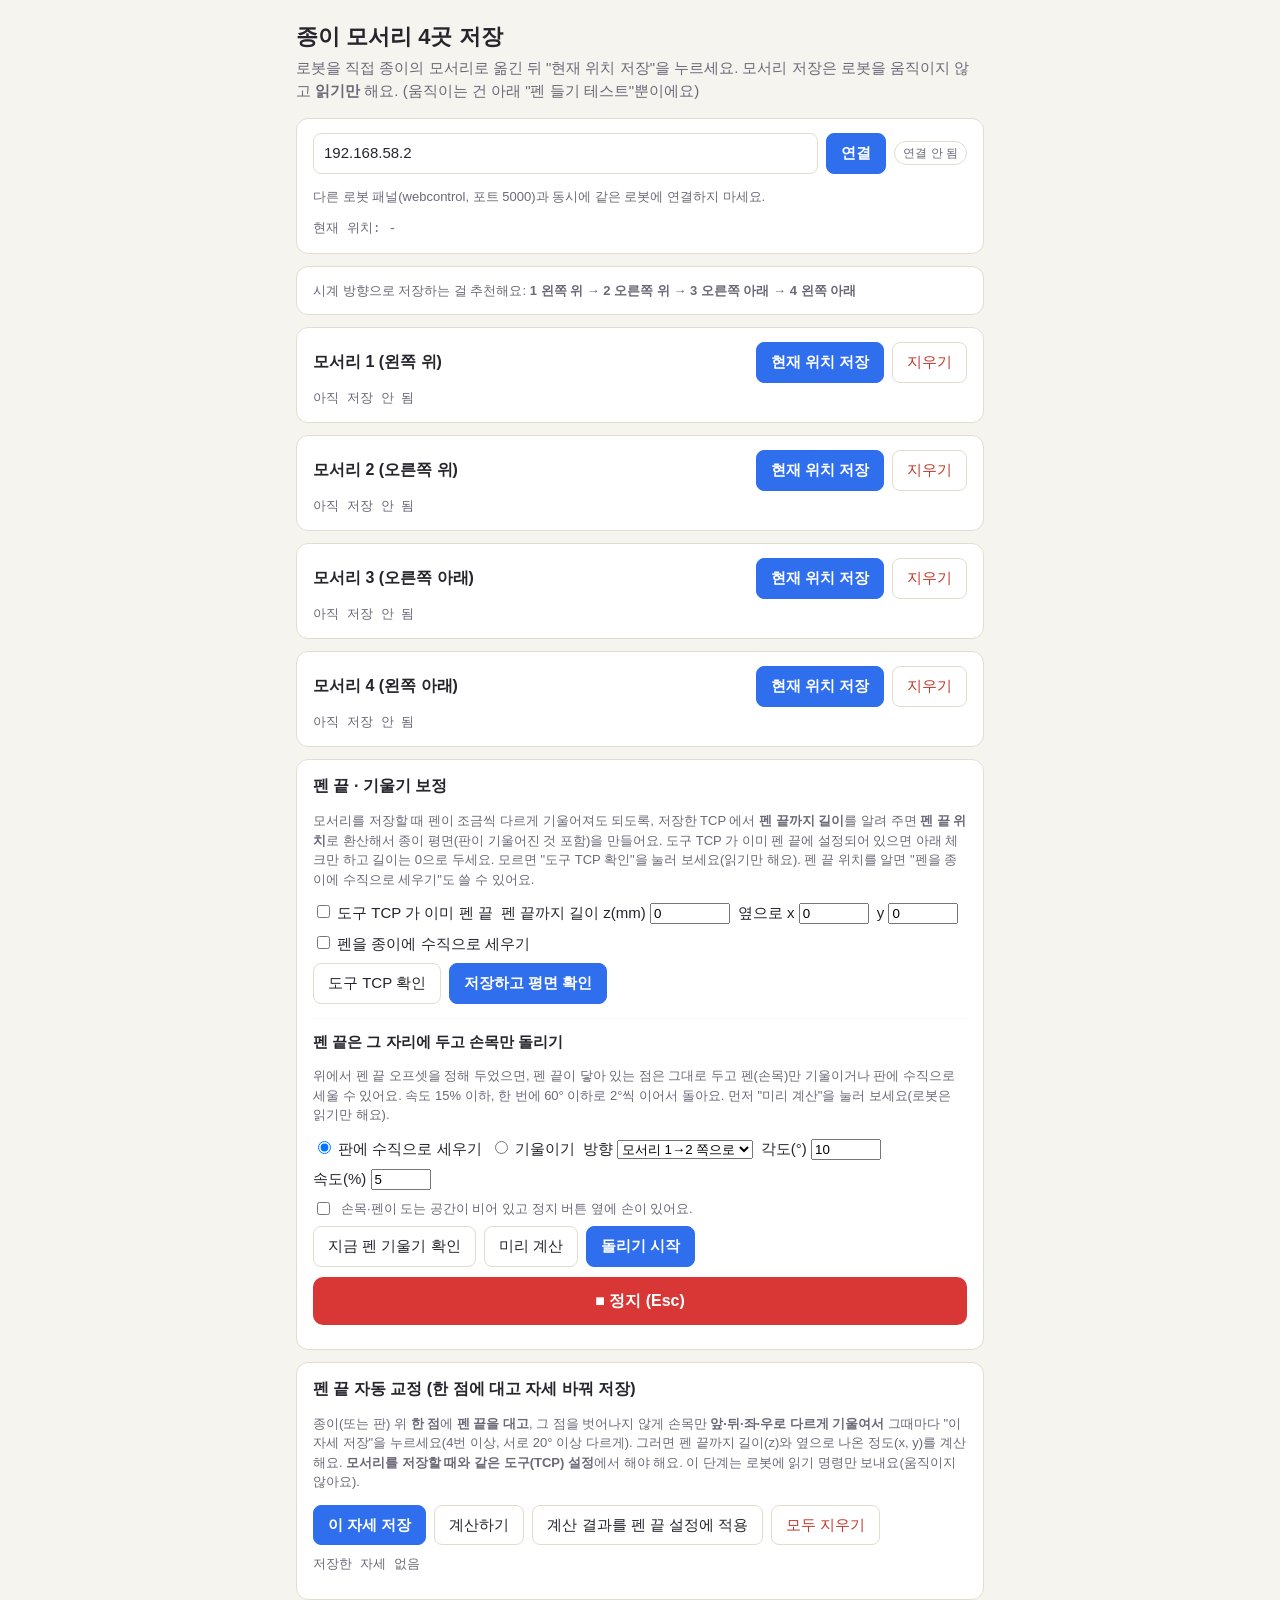
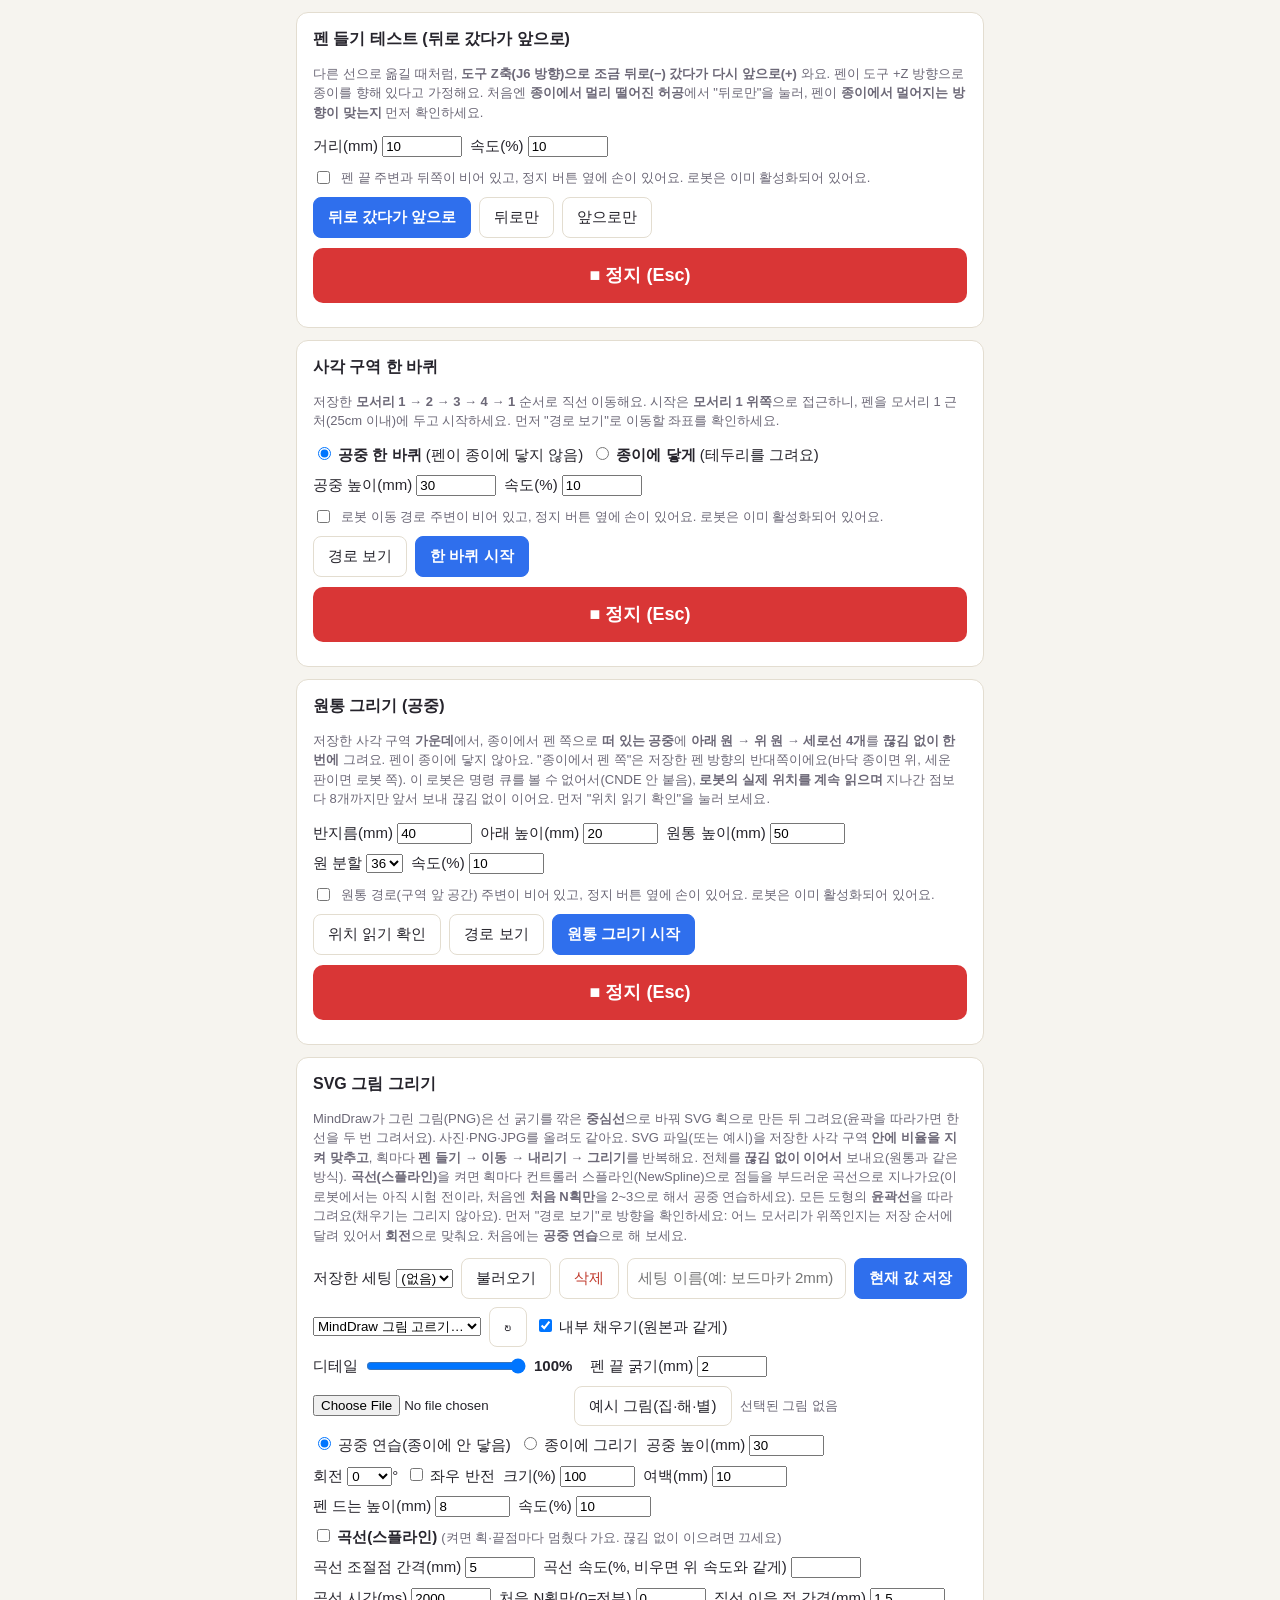
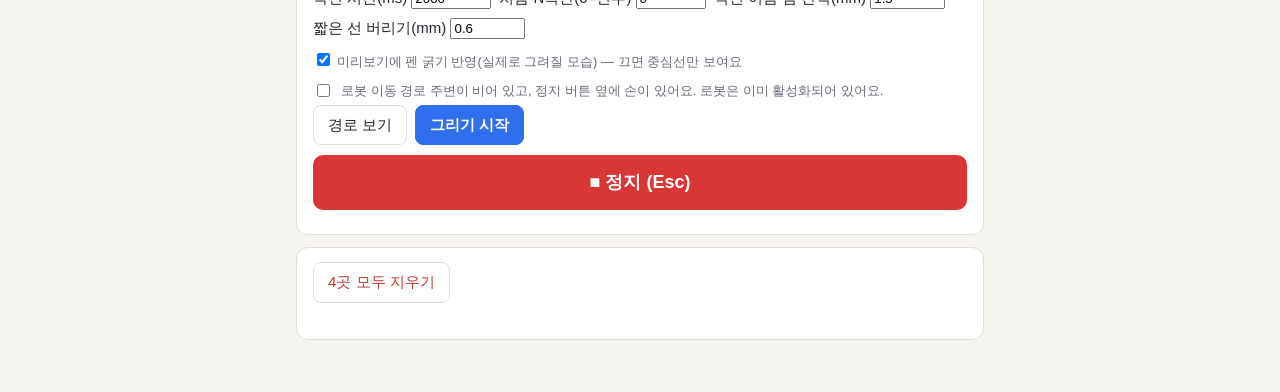
==== code/paper_points/index.html @ 7095b898 "Add paper_points: robot drawing tool for the FR5 Web tool (port 5051) that lets the robot draw pictu" ====
<!doctype html>
<html lang="ko">
<head>
<meta charset="utf-8">
<meta name="viewport" content="width=device-width, initial-scale=1">
<title>종이 모서리 4곳 저장</title>
<style>
  :root { --bg:#f6f4ef; --card:#fff; --ink:#26242c; --muted:#6c6877; --line:#e3ddd0; --accent:#2f6fed; --danger:#c0392b; --ok:#1a8a4a; }
  @media (prefers-color-scheme: dark) { :root { --bg:#1b1a20; --card:#25242b; --ink:#f0eee8; --muted:#a6a2b0; --line:#3a3844; --accent:#6c9bff; --danger:#ff7b6b; --ok:#4cd08a; } }
  * { box-sizing: border-box; }
  body { margin:0; background:var(--bg); color:var(--ink); font:15px/1.5 -apple-system,"Apple SD Gothic Neo","Noto Sans KR",sans-serif; }
  main { max-width: 720px; margin: 0 auto; padding: 20px 16px 40px; }
  h1 { font-size: 22px; margin: 0 0 4px; } p.sub { color: var(--muted); margin: 0 0 16px; }
  .card { background: var(--card); border: 1px solid var(--line); border-radius: 12px; padding: 14px 16px; margin-bottom: 12px; }
  .row { display:flex; gap:8px; align-items:center; flex-wrap:wrap; }
  input[type=text] { flex:1; min-width:140px; padding:8px 10px; border:1px solid var(--line); border-radius:8px; background:transparent; color:inherit; font:inherit; }
  button { font:inherit; padding:8px 14px; border-radius:8px; border:1px solid var(--line); background:transparent; color:inherit; cursor:pointer; }
  button.primary { background:var(--accent); border-color:var(--accent); color:#fff; font-weight:700; }
  button.danger { color: var(--danger); } button:disabled { opacity:.5; cursor:not-allowed; }
  .badge { font-size:12px; padding:2px 8px; border-radius:999px; border:1px solid var(--line); color:var(--muted); }
  .badge.on { color: var(--ok); border-color: var(--ok); }
  .pose { font-variant-numeric: tabular-nums; font-family: ui-monospace, Menlo, monospace; font-size: 13px; color: var(--muted); word-break: break-all; }
  .pt { display:grid; grid-template-columns: 1fr auto; gap:6px 12px; align-items:center; }
  .pt h2 { margin:0; font-size:16px; } .pt .meta { grid-column: 1 / -1; }
  .saved { color: var(--ok); font-weight: 700; }
  .msg { min-height: 22px; font-size: 14px; } .msg.error { color: var(--danger); font-weight: 600; }
  .note { font-size: 13px; color: var(--muted); }
</style>
</head>
<body>
<main>
  <h1>종이 모서리 4곳 저장</h1>
  <p class="sub">로봇을 직접 종이의 모서리로 옮긴 뒤 "현재 위치 저장"을 누르세요. 모서리 저장은 로봇을 움직이지 않고 <b>읽기만</b> 해요. (움직이는 건 아래 "펜 들기 테스트"뿐이에요)</p>

  <div class="card">
    <div class="row">
      <input id="ip" type="text" value="192.168.58.2" aria-label="로봇 IP">
      <button id="connectBtn" class="primary">연결</button>
      <span id="badge" class="badge">연결 안 됨</span>
    </div>
    <p class="note" id="note">다른 로봇 패널(webcontrol, 포트 5000)과 동시에 같은 로봇에 연결하지 마세요.</p>
    <div class="pose" id="tcp">현재 위치: -</div>
  </div>

  <div class="card note">시계 방향으로 저장하는 걸 추천해요: <b>1 왼쪽 위 → 2 오른쪽 위 → 3 오른쪽 아래 → 4 왼쪽 아래</b></div>

  <div id="points"></div>

  <div class="card" id="penCard">
    <h2 style="margin:0 0 6px;font-size:16px">펜 끝 · 기울기 보정</h2>
    <p class="note">모서리를 저장할 때 펜이 조금씩 다르게 기울어져도 되도록, 저장한 TCP 에서 <b>펜 끝까지 길이</b>를 알려 주면 <b>펜 끝 위치</b>로 환산해서 종이 평면(판이 기울어진 것 포함)을 만들어요.
      도구 TCP 가 이미 펜 끝에 설정되어 있으면 아래 체크만 하고 길이는 0으로 두세요. 모르면 "도구 TCP 확인"을 눌러 보세요(읽기만 해요). 펜 끝 위치를 알면 "펜을 종이에 수직으로 세우기"도 쓸 수 있어요.</p>
    <div class="row">
      <label><input id="penTip" type="checkbox"> 도구 TCP 가 이미 펜 끝</label>
      <label>펜 끝까지 길이 z(mm) <input id="penMm" type="number" min="0" max="500" step="0.1" value="0" style="width:80px"></label>
      <label>옆으로 x <input id="penX" type="number" min="-200" max="200" step="0.1" value="0" style="width:70px"></label>
      <label>y <input id="penY" type="number" min="-200" max="200" step="0.1" value="0" style="width:70px"></label>
      <label><input id="penAlign" type="checkbox"> 펜을 종이에 수직으로 세우기</label>
    </div>
    <div class="row" style="margin-top:8px"><button id="penCheck">도구 TCP 확인</button><button id="penSave" class="primary">저장하고 평면 확인</button></div>
    <div class="pose" id="penInfo" style="margin-top:10px;white-space:pre-line"></div>
    <div style="margin-top:14px;padding-top:12px;border-top:1px solid #ddd3">
      <b>펜 끝은 그 자리에 두고 손목만 돌리기</b>
      <p class="note">위에서 펜 끝 오프셋을 정해 두었으면, 펜 끝이 닿아 있는 점은 그대로 두고 펜(손목)만 기울이거나 판에 수직으로 세울 수 있어요. 속도 15% 이하, 한 번에 60° 이하로 2°씩 이어서 돌아요. 먼저 "미리 계산"을 눌러 보세요(로봇은 읽기만 해요).</p>
      <div class="row">
        <label><input type="radio" name="penAct" value="perpendicular" checked> 판에 수직으로 세우기</label>
        <label><input type="radio" name="penAct" value="tilt"> 기울이기</label>
        <label>방향 <select id="penDir"><option value="+u">모서리 1→2 쪽으로</option><option value="-u">모서리 2→1 쪽으로</option><option value="+v">모서리 1→4 쪽으로</option><option value="-v">모서리 4→1 쪽으로</option></select></label>
        <label>각도(°) <input id="penDeg" type="number" min="0.5" max="60" step="0.5" value="10" style="width:70px"></label>
        <label>속도(%) <input id="penVel" type="number" min="1" max="15" step="1" value="5" style="width:60px"></label>
      </div>
      <label class="note" style="display:flex;gap:8px;margin:8px 0;align-items:flex-start"><input id="penOk" type="checkbox" style="margin-top:3px"><span>손목·펜이 도는 공간이 비어 있고 정지 버튼 옆에 손이 있어요.</span></label>
      <div class="row"><button id="penAngle">지금 펜 기울기 확인</button><button id="penPlan">미리 계산</button><button id="penRun" class="primary">돌리기 시작</button></div>
      <button id="penStop" style="width:100%;margin-top:10px;padding:12px;font-size:16px;font-weight:800;background:#d93636;color:#fff;border:0;border-radius:10px">■ 정지 (Esc)</button>
      <div class="pose" id="penMove" style="margin-top:10px;white-space:pre-line"></div>
    </div>
  </div>

  <div class="card" id="tcpCard">
    <h2 style="margin:0 0 6px;font-size:16px">펜 끝 자동 교정 (한 점에 대고 자세 바꿔 저장)</h2>
    <p class="note">종이(또는 판) 위 <b>한 점</b>에 <b>펜 끝을 대고</b>, 그 점을 벗어나지 않게 손목만 <b>앞·뒤·좌·우로 다르게 기울여서</b> 그때마다 "이 자세 저장"을 누르세요(4번 이상, 서로 20° 이상 다르게). 그러면 펜 끝까지 길이(z)와 옆으로 나온 정도(x, y)를 계산해요.
      <b>모서리를 저장할 때와 같은 도구(TCP) 설정</b>에서 해야 해요. 이 단계는 로봇에 읽기 명령만 보내요(움직이지 않아요).</p>
    <div class="row"><button id="tcpSave" class="primary">이 자세 저장</button><button id="tcpSolve">계산하기</button><button id="tcpApply">계산 결과를 펜 끝 설정에 적용</button><button id="tcpClear" class="danger">모두 지우기</button></div>
    <div class="pose" id="tcpList" style="margin-top:10px;white-space:pre-line">저장한 자세 없음</div>
    <div class="pose" id="tcpInfo" style="margin-top:10px;white-space:pre-line"></div>
  </div>

  <div class="card" id="liftCard">
    <h2 style="margin:0 0 6px;font-size:16px">펜 들기 테스트 (뒤로 갔다가 앞으로)</h2>
    <p class="note">다른 선으로 옮길 때처럼, <b>도구 Z축(J6 방향)으로 조금 뒤로(−) 갔다가 다시 앞으로(+)</b> 와요. 펜이 도구 +Z 방향으로 종이를 향해 있다고 가정해요.
      처음엔 <b>종이에서 멀리 떨어진 허공</b>에서 "뒤로만"을 눌러, 펜이 <b>종이에서 멀어지는 방향이 맞는지</b> 먼저 확인하세요.</p>
    <div class="row">
      <label>거리(mm) <input id="liftMm" type="number" min="1" max="30" step="1" value="10" style="width:80px"></label>
      <label>속도(%) <input id="liftVel" type="number" min="1" max="15" step="1" value="10" style="width:80px"></label>
    </div>
    <label class="note" style="display:flex;gap:8px;margin:10px 0;align-items:flex-start"><input id="liftOk" type="checkbox" style="margin-top:3px">
      <span>펜 끝 주변과 뒤쪽이 비어 있고, 정지 버튼 옆에 손이 있어요. 로봇은 이미 활성화되어 있어요.</span></label>
    <div class="row">
      <button id="liftRound" class="primary">뒤로 갔다가 앞으로</button>
      <button id="liftBack">뒤로만</button>
      <button id="liftFwd">앞으로만</button>
    </div>
    <button id="liftStop" style="width:100%;margin-top:10px;padding:14px;font-size:18px;font-weight:800;background:#d93636;color:#fff;border:0;border-radius:10px">■ 정지 (Esc)</button>
    <div class="pose" id="liftInfo" style="margin-top:10px;white-space:pre-line"></div>
  </div>

  <div class="card" id="loopCard">
    <h2 style="margin:0 0 6px;font-size:16px">사각 구역 한 바퀴</h2>
    <p class="note">저장한 <b>모서리 1 → 2 → 3 → 4 → 1</b> 순서로 직선 이동해요. 시작은 <b>모서리 1 위쪽</b>으로 접근하니, 펜을 모서리 1 근처(25cm 이내)에 두고 시작하세요. 먼저 "경로 보기"로 이동할 좌표를 확인하세요.</p>
    <div class="row">
      <label><input type="radio" name="loopMode" value="air" checked> <b>공중 한 바퀴</b> (펜이 종이에 닿지 않음)</label>
      <label><input type="radio" name="loopMode" value="draw"> <b>종이에 닿게</b> (테두리를 그려요)</label>
    </div>
    <div class="row" style="margin-top:8px">
      <label>공중 높이(mm) <input id="loopAir" type="number" min="10" max="100" step="5" value="30" style="width:80px"></label>
      <label>속도(%) <input id="loopVel" type="number" min="1" max="15" step="1" value="10" style="width:80px"></label>
    </div>
    <label class="note" style="display:flex;gap:8px;margin:10px 0;align-items:flex-start"><input id="loopOk" type="checkbox" style="margin-top:3px">
      <span>로봇 이동 경로 주변이 비어 있고, 정지 버튼 옆에 손이 있어요. 로봇은 이미 활성화되어 있어요.</span></label>
    <label class="note" id="loopDrawRow" style="display:none;gap:8px;margin:0 0 10px;align-items:flex-start"><input id="loopDrawOk" type="checkbox" style="margin-top:3px">
      <span><b>펜이 종이에 닿아도 안전해요.</b> (공중 한 바퀴를 먼저 해 봤어요)</span></label>
    <div class="row"><button id="loopPlan">경로 보기</button><button id="loopRun" class="primary">한 바퀴 시작</button></div>
    <button id="loopStop" style="width:100%;margin-top:10px;padding:14px;font-size:18px;font-weight:800;background:#d93636;color:#fff;border:0;border-radius:10px">■ 정지 (Esc)</button>
    <div class="pose" id="loopInfo" style="margin-top:10px;white-space:pre-line"></div>
  </div>

  <div class="card" id="cylCard">
    <h2 style="margin:0 0 6px;font-size:16px">원통 그리기 (공중)</h2>
    <p class="note">저장한 사각 구역 <b>가운데</b>에서, 종이에서 펜 쪽으로 <b>떠 있는 공중</b>에 <b>아래 원 → 위 원 → 세로선 4개</b>를 <b>끊김 없이 한 번에</b> 그려요. 펜이 종이에 닿지 않아요.
      "종이에서 펜 쪽"은 저장한 펜 방향의 반대쪽이에요(바닥 종이면 위, 세운 판이면 로봇 쪽). 이 로봇은 명령 큐를 볼 수 없어서(CNDE 안 붙음), <b>로봇의 실제 위치를 계속 읽으며</b> 지나간 점보다 8개까지만 앞서 보내 끊김 없이 이어요. 먼저 "위치 읽기 확인"을 눌러 보세요.</p>
    <div class="row">
      <label>반지름(mm) <input id="cylR" type="number" min="10" max="65" step="5" value="40" style="width:75px"></label>
      <label>아래 높이(mm) <input id="cylZ0" type="number" min="10" max="140" step="5" value="20" style="width:75px"></label>
      <label>원통 높이(mm) <input id="cylH" type="number" min="10" max="140" step="5" value="50" style="width:75px"></label>
    </div>
    <div class="row" style="margin-top:8px">
      <label>원 분할 <select id="cylSeg"><option>24</option><option selected>36</option><option>48</option><option>72</option></select></label>
      <label>속도(%) <input id="cylVel" type="number" min="1" max="15" step="1" value="10" style="width:75px"></label>
    </div>
    <label class="note" style="display:flex;gap:8px;margin:10px 0;align-items:flex-start"><input id="cylOk" type="checkbox" style="margin-top:3px">
      <span>원통 경로(구역 앞 공간) 주변이 비어 있고, 정지 버튼 옆에 손이 있어요. 로봇은 이미 활성화되어 있어요.</span></label>
    <div class="row"><button id="cylCheck">위치 읽기 확인</button><button id="cylPlan">경로 보기</button><button id="cylRun" class="primary">원통 그리기 시작</button></div>
    <button id="cylStop" style="width:100%;margin-top:10px;padding:14px;font-size:18px;font-weight:800;background:#d93636;color:#fff;border:0;border-radius:10px">■ 정지 (Esc)</button>
    <div class="pose" id="cylInfo" style="margin-top:10px;white-space:pre-line"></div>
  </div>

  <div class="card" id="drawCard">
    <h2 style="margin:0 0 6px;font-size:16px">SVG 그림 그리기</h2>
    <p class="note">MindDraw가 그린 그림(PNG)은 선 굵기를 깎은 <b>중심선</b>으로 바꿔 SVG 획으로 만든 뒤 그려요(윤곽을 따라가면 한 선을 두 번 그려서요). 사진·PNG·JPG를 올려도 같아요. SVG 파일(또는 예시)을 저장한 사각 구역 <b>안에 비율을 지켜 맞추고</b>, 획마다 <b>펜 들기 → 이동 → 내리기 → 그리기</b>를 반복해요. 전체를 <b>끊김 없이 이어서</b> 보내요(원통과 같은 방식).
      <b>곡선(스플라인)</b>을 켜면 획마다 컨트롤러 스플라인(NewSpline)으로 점들을 부드러운 곡선으로 지나가요(이 로봇에서는 아직 시험 전이라, 처음엔 <b>처음 N획만</b>을 2~3으로 해서 공중 연습하세요). 모든 도형의 <b>윤곽선</b>을 따라 그려요(채우기는 그리지 않아요). 먼저 "경로 보기"로 방향을 확인하세요: 어느 모서리가 위쪽인지는 저장 순서에 달려 있어서 <b>회전</b>으로 맞춰요. 처음에는 <b>공중 연습</b>으로 해 보세요.</p>
    <div class="row" style="margin-top:10px;align-items:center" id="presetRow">
      <label>저장한 세팅 <select id="presetSel"><option value="">(없음)</option></select></label>
      <button id="presetLoad">불러오기</button><button id="presetDel" class="danger">삭제</button>
      <input id="presetName" type="text" placeholder="세팅 이름(예: 보드마카 2mm)" maxlength="40" style="width:200px"><button id="presetSave" class="primary">현재 값 저장</button>
    </div>
    <div class="row" style="margin-top:8px">
      <select id="artSel"><option value="">MindDraw 그림 고르기…</option></select>
      <button id="artReload" title="목록 새로고침">↻</button>
      <label><input id="vecFill" type="checkbox" checked> 내부 채우기(원본과 같게)</label>
      <label style="display:inline-flex;align-items:center;gap:6px">디테일 <input id="vecLevel" type="range" min="0" max="100" step="5" value="100" style="width:160px"><b id="vecLevelTxt" style="min-width:3.2em">100%</b></label>
      <label>펜 끝 굵기(mm) <input id="vecPen" type="number" min="0.2" max="10" step="0.1" value="2" style="width:70px"></label>
      <input id="svgFile" type="file" accept=".svg,image/svg+xml,image/png,image/jpeg">
      <button id="svgSample">예시 그림(집·해·별)</button>
      <span class="note" id="svgName">선택된 그림 없음</span>
    </div>
    <div class="row" style="margin-top:8px">
      <label><input type="radio" name="drawMode" value="air" checked> 공중 연습(종이에 안 닿음)</label>
      <label><input type="radio" name="drawMode" value="draw"> 종이에 그리기</label>
      <label>공중 높이(mm) <input id="drawAir" type="number" min="10" max="100" step="5" value="30" style="width:75px"></label>
    </div>
    <div class="row" style="margin-top:8px">
      <label>회전 <select id="drawRot"><option>0</option><option>90</option><option>180</option><option>270</option></select>°</label>
      <label><input id="drawMirror" type="checkbox"> 좌우 반전</label>
      <label>크기(%) <input id="drawScale" type="number" min="10" max="100" step="5" value="100" style="width:75px"></label>
      <label>여백(mm) <input id="drawMargin" type="number" min="5" max="100" step="5" value="10" style="width:75px"></label>
    </div>
    <div class="row" style="margin-top:8px">
      <label>펜 드는 높이(mm) <input id="drawLift" type="number" min="3" max="30" step="1" value="8" style="width:75px"></label>
      <label>속도(%) <input id="drawVel" type="number" min="1" max="100" step="1" value="10" style="width:75px"></label>
      <label><input id="drawCurve" type="checkbox"> <b>곡선(스플라인)</b> <span class="note">(켜면 획·끝점마다 멈췄다 가요. 끊김 없이 이으려면 끄세요)</span></label>
      <label>곡선 조절점 간격(mm) <input id="drawStep" type="number" min="2" max="15" step="0.5" value="5" style="width:70px"></label>
      <label>곡선 속도(%, 비우면 위 속도와 같게) <input id="drawSVel" type="number" min="1" max="100" step="1" value="" style="width:70px"></label>
      <label>곡선 시간(ms) <input id="drawAvg" type="number" min="50" max="10000" step="50" value="2000" style="width:80px"></label>
      <label>처음 N획만(0=전부) <input id="drawFirst" type="number" min="0" max="500" step="1" value="0" style="width:70px"></label>
      <label>직선 이음 점 간격(mm) <input id="drawSeg" type="number" min="0.3" max="10" step="0.1" value="1.5" style="width:75px"></label>
      <label>짧은 선 버리기(mm) <input id="drawMinStroke" type="number" min="0" max="30" step="0.5" value="0.6" style="width:75px"></label>
    </div>
    <label class="note" style="display:block;margin-top:10px"><input id="prevThick" type="checkbox" checked> 미리보기에 펜 굵기 반영(실제로 그려질 모습) <span>— 끄면 중심선만 보여요</span></label>
    <div id="prevBox" style="display:none;gap:10px;margin-top:10px;flex-wrap:wrap;align-items:flex-start">
      <div style="flex:1 1 220px;min-width:0"><div class="note" style="margin-bottom:4px">원본 그림</div>
        <div style="background:#fff;border:1px solid #ddd;border-radius:8px;padding:6px;text-align:center;overflow:hidden"><img id="origImg" alt="원본 그림" style="max-width:100%;max-height:340px;object-fit:contain"></div></div>
      <div style="flex:2 1 320px;min-width:0"><div class="note" style="margin-bottom:4px">로봇이 그릴 모습(종이 구역 안)</div>
        <svg id="drawPrev" viewBox="0 0 10 10" style="width:100%;max-height:340px;background:#fafafa;border:1px solid #ddd;border-radius:8px"></svg></div>
    </div>
    <label class="note" style="display:flex;gap:8px;margin:10px 0 4px;align-items:flex-start"><input id="drawOk" type="checkbox" style="margin-top:3px">
      <span>로봇 이동 경로 주변이 비어 있고, 정지 버튼 옆에 손이 있어요. 로봇은 이미 활성화되어 있어요.</span></label>
    <label class="note" id="drawDrawRow" style="display:none;gap:8px;margin:4px 0 10px;align-items:flex-start"><input id="drawDrawOk" type="checkbox" style="margin-top:3px">
      <span>펜이 종이에 닿아도 안전해요(펜 끝·종이 높이를 확인했어요).</span></label>
    <div class="row"><button id="drawPlan">경로 보기</button><button id="drawRun" class="primary">그리기 시작</button></div>
    <button id="drawStop" style="width:100%;margin-top:10px;padding:14px;font-size:18px;font-weight:800;background:#d93636;color:#fff;border:0;border-radius:10px">■ 정지 (Esc)</button>
    <div class="pose" id="drawInfo" style="margin-top:10px;white-space:pre-line"></div>
  </div>

  <div class="card">
    <div class="row"><button id="clearAll" class="danger">4곳 모두 지우기</button></div>
    <div class="msg" id="msg" role="status"></div>
  </div>
</main>
<script>
const $ = (id) => document.getElementById(id);
const NAMES = ["모서리 1 (왼쪽 위)", "모서리 2 (오른쪽 위)", "모서리 3 (오른쪽 아래)", "모서리 4 (왼쪽 아래)"];
let connected = false;

async function api(path, body) {
  const res = await fetch(path, { method: body === undefined ? "GET" : "POST", headers: { "Content-Type": "application/json" },
    body: body === undefined ? undefined : JSON.stringify(body) });
  const data = await res.json().catch(() => ({}));
  if (!res.ok) throw new Error(data.error || `서버 오류 (${res.status})`);
  return data;
}
const say = (m, err) => { $("msg").textContent = m; $("msg").className = "msg" + (err ? " error" : ""); };
const fmt = (p) => `x ${p[0].toFixed(2)}  y ${p[1].toFixed(2)}  z ${p[2].toFixed(2)}  rx ${p[3].toFixed(2)}  ry ${p[4].toFixed(2)}  rz ${p[5].toFixed(2)}`;

function build() {
  const box = $("points"); box.replaceChildren();
  NAMES.forEach((name, i) => {
    const c = document.createElement("div"); c.className = "card pt";
    const h = document.createElement("h2"); h.id = "h" + i; h.textContent = name;
    const ctl = document.createElement("div"); ctl.className = "row";
    const save = Object.assign(document.createElement("button"), { textContent: "현재 위치 저장", className: "primary", id: "save" + i });
    const clr = Object.assign(document.createElement("button"), { textContent: "지우기", className: "danger" });
    save.onclick = async () => { try { const r = await api("/api/save", { index: i + 1 }); say(`${name} 저장: ${fmt(r.pose)}`); } catch (e) { say(e.message, true); } poll(); };
    clr.onclick = async () => { await api("/api/clear", { index: i + 1 }); say(`${name} 지웠어요.`); poll(); };
    ctl.append(save, clr);
    const meta = document.createElement("div"); meta.className = "meta pose"; meta.id = "m" + i; meta.textContent = "아직 저장 안 됨";
    c.append(h, ctl, meta); box.append(c);
  });
}

async function poll() {
  try {
    const s = await api("/api/state");
    connected = s.connected;
    $("badge").textContent = s.connected ? `연결됨 ${s.ip}` : "연결 안 됨"; $("badge").className = "badge" + (s.connected ? " on" : "");
    if (!s.available) $("note").textContent = s.reason;
    $("tcp").textContent = s.tcp ? "현재 위치: " + fmt(s.tcp) + (s.error_code && s.error_code.some((c) => c) ? `  (에러코드 ${JSON.stringify(s.error_code)})` : "") : "현재 위치: -";
    const pn = s.pen || {};
    if (pn.state === "running") $("penMove").textContent = `돌리는 중… ${pn.sent}/${pn.total}`; else if (pn.state === "done" && $("penMove").textContent.startsWith("돌리는")) $("penMove").textContent = "끝났어요. 펜 끝은 그 자리에 있어요."; else if ((pn.state === "error" || pn.state === "stopped") && $("penMove").textContent.startsWith("돌리는")) $("penMove").textContent = pn.state === "stopped" ? "정지했어요." : "오류: " + pn.error;
    const m = s.motion || {}, busy = m.state === "running";
    const cy = s.cyl || {}, dr = s.draw || {}, drawBusy = dr.state === "running", cylBusy = cy.state === "running" || drawBusy;
    $("cylRun").disabled = !s.connected || busy || cylBusy;
    $("drawRun").disabled = !s.connected || busy || cylBusy || (s.loop || {}).state === "running";
    if (drawBusy || ["done", "stopped", "error"].includes(dr.state)) {
      const head = drawBusy ? `진행: 보낸 점 ${dr.sent}/${dr.total} · 로봇이 지나간 점 ${dr.reached}/${dr.total} · ${dr.step}` : dr.state === "done" ? "그림을 다 그렸어요." : dr.state === "stopped" ? "정지했어요. (그 자리에 있어요)" : "오류: " + dr.error;
      $("drawInfo").textContent = head + `\n앞서 보낸 점 최대 ${dr.ahead_max}개 · 보내는 속도가 못 따라가 끊겼을 수 있는 횟수 ${dr.starved}` + (dr.fallback ? `\n곡선이 안 되어 직선으로 대체한 횟수 ${dr.fallback}` : "") + (s.stale ? "\n(이동 중이라 위치 표시는 직전 값이에요)" : "");
    }
    if (cy.state === "running" || ["done", "stopped", "error"].includes(cy.state)) {
      const head = cy.state === "running" ? `진행: 보낸 점 ${cy.sent}/${cy.total} · 로봇이 지나간 점 ${cy.reached}/${cy.total} · ${cy.step}` : cy.state === "done" ? "원통을 다 그렸어요." : cy.state === "stopped" ? "정지했어요. (그 자리에 있어요)" : "오류: " + cy.error;
      $("cylInfo").textContent = head + `\n앞서 보낸 점 최대 ${cy.ahead_max}개 · 보내는 속도가 못 따라가 끊겼을 수 있는 횟수 ${cy.starved}` + (s.stale ? "\n(이동 중이라 위치 표시는 직전 값이에요)" : "");
    }
    const lp = s.loop || {}, loopBusy = lp.state === "running";
    ["liftRound", "liftBack", "liftFwd"].forEach((id) => { $(id).disabled = !s.connected || busy || loopBusy || cylBusy; });
    $("loopRun").disabled = !s.connected || busy || loopBusy || cylBusy;
    if (loopBusy || ["done", "stopped", "error"].includes(lp.state)) {
      const head = loopBusy ? `진행 ${lp.index + 1}/${lp.total}: ${lp.step}` : lp.state === "done" ? "한 바퀴 끝났어요." : lp.state === "stopped" ? "정지했어요. (그 자리에 있어요)" : "오류: " + lp.error;
      const keep = ($("loopInfo").textContent.split("\n").filter((l) => /^\d+\. /.test(l))).join("\n");
      $("loopInfo").textContent = head + (keep ? "\n" + keep : "");
    }
    const lines = [];
    if (busy) lines.push("진행: " + (STEP[m.step] || "준비 중"));
    else if (m.state === "done") lines.push("끝났어요.");
    else if (m.state === "stopped") lines.push("정지했어요. (뒤로 간 상태면 그 자리에 있어요)");
    else if (m.state === "error") lines.push("오류: " + m.error);
    if (m.moved_mm != null) lines.push(`뒤로 이동한 거리(측정): ${m.moved_mm}mm`);
    if (m.residual_mm != null) lines.push(`처음 위치와의 차이(돌아온 뒤): ${m.residual_mm}mm`);
    if (m.poses && m.poses.start) lines.push("처음 " + fmt(m.poses.start));
    if (m.poses && m.poses.retract) lines.push("뒤 " + fmt(m.poses.retract));
    if (m.poses && m.poses.advance) lines.push("다시 앞 " + fmt(m.poses.advance));
    $("liftInfo").textContent = lines.join("\n");
    s.points.forEach((p, i) => {
      $("save" + i).disabled = !s.connected;
      $("h" + i).innerHTML = "";
      $("h" + i).append(NAMES[i], p ? Object.assign(document.createElement("span"), { className: "saved", textContent: "  ✓ 저장됨" }) : "");
      const d = s.distances[i];
      $("m" + i).textContent = p ? `${fmt(p.pose)}\n저장 ${p.time}` + (d != null ? ` · 다음 모서리까지 ${d}mm` : "") : "아직 저장 안 됨";
      $("m" + i).style.whiteSpace = "pre-line";
    });
  } catch { /* 다음 주기에 다시 */ }
}

const loopMode = () => document.querySelector('input[name=loopMode]:checked').value;
document.querySelectorAll('input[name=loopMode]').forEach((r) => r.addEventListener("change", () => { $("loopDrawRow").style.display = loopMode() === "draw" ? "flex" : "none"; $("loopRun").textContent = loopMode() === "draw" ? "테두리 그리기 시작" : "한 바퀴 시작"; }));
$("loopPlan").onclick = async () => {
  try {
    const r = await api("/api/loop/plan", { mode: loopMode(), air_mm: Number($("loopAir").value) });
    const L = [`변 길이(mm): ${r.sides_mm.join(", ")} · 각도: ${r.angles_deg.join("°, ")}° · 평면 벗어남 ${r.flatness_mm}mm`];
    r.waypoints.forEach((w, i) => L.push(`${i + 1}. ${w.name}: x ${w.pose[0].toFixed(1)}  y ${w.pose[1].toFixed(1)}  z ${w.pose[2].toFixed(1)}`));
    if (r.warnings.length) L.push("⚠ " + r.warnings.join(" "));
    $("loopInfo").textContent = L.join("\n"); say("경로를 계산했어요. 로봇은 움직이지 않았어요.");
  } catch (e) { $("loopInfo").textContent = ""; say(e.message, true); }
};
$("loopRun").onclick = async () => {
  try {
    await api("/api/loop/run", { mode: loopMode(), air_mm: Number($("loopAir").value), vel: Number($("loopVel").value), confirm: $("loopOk").checked, confirm_draw: $("loopDrawOk").checked });
    say("시작했어요. 이상하면 정지(Esc)를 누르세요.");
  } catch (e) { say(e.message, true); }
  poll();
};
$("loopStop").onclick = async () => { try { await api("/api/stop", {}); say("정지했어요."); } catch (e) { say(e.message, true); } poll(); };

const cylBody = () => ({ r: Number($("cylR").value), z0: Number($("cylZ0").value), height: Number($("cylH").value),
  segments: Number($("cylSeg").value), vel: Number($("cylVel").value), confirm: $("cylOk").checked });
$("cylCheck").onclick = async () => {
  try { const r = await api("/api/cyl/check", {});
    $("cylInfo").textContent = `위치 읽기 정상 · 한 번 읽는 데 약 ${r.read_ms}ms · ${fmt(r.tcp)}`;
    say("위치를 읽을 수 있어요."); } catch (e) { $("cylInfo").textContent = ""; say(e.message, true); }
};
$("cylPlan").onclick = async () => {
  try { const r = await api("/api/cyl/plan", cylBody()), i = r.info;
    $("cylInfo").textContent = [`반지름 ${i.radius_mm}mm(구역 안 최대 ${i.max_radius_mm}) · 종이에서 ${i.z0_mm}~${i.z1_mm}mm · 점 ${i.points}개 · 총 길이 ${i.path_mm}mm`,
      `가장 짧은 구간 ${i.shortest_segment_mm}mm · 이음 반경(blendR) ${r.blend_mm}mm`, `시작점: x ${r.start[0].toFixed(1)}  y ${r.start[1].toFixed(1)}  z ${r.start[2].toFixed(1)}`,
      "순서: " + r.parts.map((p) => p.name).join(" → ")].join("\n");
    say("경로를 계산했어요. 로봇은 움직이지 않았어요."); } catch (e) { $("cylInfo").textContent = ""; say(e.message, true); }
};
$("cylRun").onclick = async () => { try { await api("/api/cyl/run", cylBody()); say("시작했어요. 이상하면 정지(Esc)를 누르세요."); } catch (e) { say(e.message, true); } poll(); };
$("cylStop").onclick = async () => { try { await api("/api/stop", {}); say("정지했어요."); } catch (e) { say(e.message, true); } poll(); };

// ---- SVG 그리기
const SAMPLE_SVG = `<svg xmlns="http://www.w3.org/2000/svg" viewBox="0 0 200 160">
<path d="M30 80 L100 25 L170 80 Z"/><rect x="45" y="80" width="110" height="65"/><rect x="88" y="105" width="25" height="40"/>
<circle cx="165" cy="30" r="14"/><path d="M20 30 L24 40 L35 40 L26 47 L30 58 L20 51 L10 58 L14 47 L5 40 L16 40 Z"/></svg>`;
let svgText = "";
const drawMode = () => document.querySelector('input[name=drawMode]:checked').value;
document.querySelectorAll('input[name=drawMode]').forEach((r) => r.addEventListener("change", () => { $("drawDrawRow").style.display = drawMode() === "draw" ? "flex" : "none"; }));
let origSrc = "";
const svgUrl = (t) => URL.createObjectURL(new Blob([t], { type: "image/svg+xml" }));
const useSvg = (text, name) => { svgText = text; $("svgName").textContent = name; $("prevBox").style.display = "none"; };
let vecPenMm = 0;
let lastVec = null;
async function vectorize(body, name) {
  lastVec = { body, name };
  say("그림을 선으로 바꾸는 중…");
  try { const r = await api("/api/draw/vectorize", body); vecPenMm = body.pen_mm; useSvg(r.svg, `${name} → 획 ${r.strokes}개 · 펜 ${r.pen_mm}mm 기준`); say(`획 ${r.strokes}개로 바꿨어요. "경로 보기"를 눌러 확인하세요.` + (r.warning ? " ⚠ " + r.warning : ""), !!r.warning); }
  catch (e) { say(e.message, true); }
}
async function loadArt() {
  try { const r = await api("/api/draw/images"), sel = $("artSel"), cur = sel.value; sel.length = 1;
    r.images.forEach((n) => sel.append(new Option(n, n))); sel.value = r.images.includes(cur) ? cur : ""; } catch { /* 무시 */ }
}
$("artReload").onclick = loadArt;
const vecOpts = () => ({ fill: $("vecFill").checked, detail_level: Number($("vecLevel").value), pen_mm: Number($("vecPen").value), rotate: Number($("drawRot").value), mirror: $("drawMirror").checked,
  scale_pct: Number($("drawScale").value), margin: Number($("drawMargin").value) });
$("artSel").onchange = () => { const n = $("artSel").value; if (n) { origSrc = `/api/draw/image/${n}`; vectorize({ name: n, ...vecOpts() }, n); } };
$("svgFile").onchange = async (e) => {
  const f = e.target.files[0]; if (!f) return;
  origSrc = URL.createObjectURL(f);
  if (/svg/.test(f.type) || /\.svg$/i.test(f.name)) return useSvg(await f.text(), f.name);
  const b64 = await new Promise((ok) => { const fr = new FileReader(); fr.onload = () => ok(String(fr.result).split(",")[1]); fr.readAsDataURL(f); });
  vectorize({ image_b64: b64, ...vecOpts() }, f.name);
};
$("svgSample").onclick = () => { origSrc = svgUrl(SAMPLE_SVG); useSvg(SAMPLE_SVG, "예시 그림"); };
const drawBody = () => ({ svg: svgText, detail_level: Number($("vecLevel").value), pen_mm: Number($("vecPen").value), mode: drawMode(), air_mm: Number($("drawAir").value), rotate: Number($("drawRot").value), mirror: $("drawMirror").checked,
  scale_pct: Number($("drawScale").value), margin: Number($("drawMargin").value), lift: Number($("drawLift").value), min_seg: Number($("drawSeg").value), curve: $("drawCurve").checked, curve_step: Number($("drawStep").value), avg_ms: Number($("drawAvg").value), spline_vel: Number($("drawSVel").value) || 0, first_n: Number($("drawFirst").value), min_stroke: Number($("drawMinStroke").value), vel: Number($("drawVel").value),
  confirm: $("drawOk").checked, confirm_draw: $("drawDrawOk").checked });
function preview(r) {
  const NS = "http://www.w3.org/2000/svg", svg = $("drawPrev"); svg.replaceChildren();
  const xs = r.paper.map((p) => p[0]), ys = r.paper.map((p) => p[1]), pad = 10;
  const x0 = Math.min(...xs) - pad, x1 = Math.max(...xs) + pad, y0 = Math.min(...ys) - pad, y1 = Math.max(...ys) + pad;
  svg.setAttribute("viewBox", `${x0} ${-y1} ${x1 - x0} ${y1 - y0}`);                // v 는 위쪽이 +, 화면은 아래쪽이 + 이라 부호를 뒤집는다
  const el = (t, a) => { const n = document.createElementNS(NS, t); Object.entries(a).forEach(([k, v]) => n.setAttribute(k, v)); svg.append(n); return n; };
  el("polygon", { points: r.paper.map((p) => `${p[0]},${-p[1]}`).join(" "), fill: "#fff", stroke: "#999", "stroke-width": 0.6 });
  // 실제로 그려질 모습: 선 굵기를 펜 끝 굵기(mm)로 그린다(단위가 mm 라서 그대로 맞는다). 끄면 중심선만 가늘게 보인다.
  const thick = $("prevThick").checked, penW = Math.max(0.3, Number($("vecPen").value) || 0.8);
  r.strokes.forEach((s) => el("polyline", { points: s.map((p) => `${p[0]},${-p[1]}`).join(" "), fill: "none", stroke: thick ? "#111" : "#1a56db", "stroke-width": thick ? penW : 0.8,
    "stroke-linecap": "round", "stroke-linejoin": "round" }));
  const f = (x1 - x0) / 40;
  r.paper.forEach((p, i) => { const t = el("text", { x: p[0], y: -p[1], "font-size": f, fill: "#d93636", "text-anchor": "middle", "dominant-baseline": "middle", "font-weight": 700 }); t.textContent = i + 1; });
  $("prevBox").style.display = "flex";
  const o = $("origImg");
  if (origSrc) { if (o.getAttribute("src") !== origSrc) o.src = origSrc;
    o.style.transform = `rotate(${-Number($("drawRot").value)}deg) scaleX(${$("drawMirror").checked ? -1 : 1})`; }       // 계획과 같은 회전·반전으로 보여 준다
  $("origImg").parentElement.parentElement.style.display = origSrc ? "" : "none";
}
$("prevThick").onchange = () => { if (lastPlan) preview(lastPlan); };
// 디테일 슬라이더: 움직이면 잠깐 뒤 같은 그림을 그 수준으로 다시 변환하고 경로 미리보기를 갱신한다
const showLevel = () => { $("vecLevelTxt").textContent = $("vecLevel").value + "%"; };
let levelTimer = null;
$("vecLevel").addEventListener("input", () => {
  showLevel(); clearTimeout(levelTimer);
  levelTimer = setTimeout(async () => { if (lastVec) { await vectorize({ ...lastVec.body, ...vecOpts() }, lastVec.name); if (svgText) $("drawPlan").click(); } }, 450);
});
showLevel();

let lastPlan = null;
$("drawPlan").onclick = async () => {
  if (!svgText) return say("먼저 SVG 파일을 고르거나 예시 그림을 눌러 주세요.", true);
  try { const r = await api("/api/draw/plan", drawBody()), i = r.info;
    lastPlan = r; preview(r);
    $("drawInfo").textContent = [`획 ${i.strokes}개 · ${i.curve ? "조절점" : "점"} ${i.points}개 · 그림 ${i.size_mm[0]}×${i.size_mm[1]}mm (배율 ${i.scale}) · 그리는 선 ${i.pen_mm}mm · 총 이동 ${i.path_mm}mm`,
      `${i.pen_width_mm ? `변환 때 쓴 펜 굵기 ${i.pen_width_mm}mm${vecPenMm && Math.abs(i.pen_width_mm - vecPenMm) > 0.15 ? " (⚠ 종이·크기·회전이 바뀌었으니 그림을 다시 골라 변환하세요)" : ""} · ` : ""}그리는 높이 ${i.pen_height_mm}mm · 펜 든 높이 ${i.lift_height_mm}mm (종이 기준)`, `시작점: x ${r.start[0].toFixed(1)}  y ${r.start[1].toFixed(1)}  z ${r.start[2].toFixed(1)}`,
      ...(r.warnings.length ? ["⚠ " + r.warnings.join(" ")] : [])].join("\n");
    say("경로를 계산했어요. 로봇은 움직이지 않았어요. 빨간 숫자는 저장한 모서리 번호예요."); } catch (e) { $("drawInfo").textContent = ""; say(e.message, true); }
};
$("drawRun").onclick = async () => {
  if (!svgText) return say("먼저 SVG 파일을 고르거나 예시 그림을 눌러 주세요.", true);
  try { await api("/api/draw/run", drawBody()); say("시작했어요. 이상하면 정지(Esc)를 누르세요."); } catch (e) { say(e.message, true); } poll();
};
$("drawStop").onclick = async () => { try { await api("/api/stop", {}); say("정지했어요."); } catch (e) { say(e.message, true); } poll(); };

// ---- 펜 끝 · 기울기 보정
async function loadPen() {
  try { const s = await api("/api/settings"); $("penTip").checked = s.tip_tcp; $("penMm").value = s.pen_mm; $("penX").value = s.pen_x; $("penY").value = s.pen_y; $("penAlign").checked = s.align; } catch { /* 무시 */ }
}
function showPlane(r) {
  const L = [`판 기울기: 수평(책상)에서 ${(90 - Math.abs(r.elevation_deg)).toFixed(1)}° · 수직(세운 판)에서 ${Math.abs(r.elevation_deg).toFixed(1)}° · 변 길이 ${r.sides_mm.join(", ")}mm · 평면 벗어남 ${r.flatness_mm}mm`,
    `저장한 펜 축과 판 법선 차이 ${r.pen_normal_deg}° · 모서리별 펜 기울기 차이 최대 ${r.ori_spread_deg}°`,
    r.pen_off.some((v) => v) ? `펜 끝 오프셋 x ${r.pen_off[0]} · y ${r.pen_off[1]} · z ${r.pen_off[2]}mm 로 환산함` : r.tip_tcp ? "도구 TCP = 펜 끝으로 봄" : "펜 끝 위치를 모름(보정 없음)"];
  if (r.align) L.push(`그리는 동안 펜을 판에 수직으로 세움(저장한 자세에서 ${r.align_deg}° 보정)`);
  if (r.warnings.length) L.push("⚠ " + r.warnings.join(" "));
  $("penInfo").textContent = L.join("\n");
}
$("penCheck").onclick = async () => {
  try { const r = await api("/api/tool/check", {});
    $("penInfo").textContent = r.is_flange ? "지금 도구 TCP 오프셋이 0 이에요 → TCP 가 플랜지 중심이고 펜 끝이 아니에요. 플랜지에서 펜 끝까지 길이(mm)를 재서 입력하세요."
      : `도구 TCP 오프셋 ${r.offset.map((v) => v.toFixed(1)).join(", ")} (길이 ${r.length_mm}mm) → TCP 가 펜 끝에 설정되어 있을 가능성이 높아요. 맞으면 '도구 TCP 가 이미 펜 끝'을 체크하고 길이는 0 으로 두세요.`;
  } catch (e) { say(e.message, true); }
};
$("penSave").onclick = async () => {
  try { await api("/api/settings", { pen_mm: Number($("penMm").value), pen_x: Number($("penX").value), pen_y: Number($("penY").value), tip_tcp: $("penTip").checked, align: $("penAlign").checked });
    showPlane(await api("/api/plane")); say("저장했어요. 이 설정이 사각 구역·원통·그림 경로에 모두 적용돼요.");
  } catch (e) { say(e.message, true); }
};

// ---- 펜 끝 자동 교정
function showTcpList(r) {
  $("tcpList").textContent = r.poses.length ? r.poses.map((p) => `${p.index}. ${p.time} · 첫 자세와 펜 방향 차이 ${p.angle_from_first_deg}° · ${fmt(p.pose)}`).join("\n") + `\n(${r.poses.length}개 저장, ${4}개 이상 필요)` : "저장한 자세 없음";
}
async function loadTcp() { try { showTcpList(await api("/api/tcp")); } catch { /* 무시 */ } }
$("tcpSave").onclick = async () => { try { const r = await api("/api/tcp/save", {}); showTcpList(r); say(`교정용 자세 ${r.poses.length}개 저장`); } catch (e) { say(e.message, true); } };
$("tcpClear").onclick = async () => { if (confirm("교정용으로 저장한 자세를 모두 지울까요? (펜 설정은 그대로예요)")) { showTcpList(await api("/api/tcp/remove", { index: "all" })); $("tcpInfo").textContent = ""; } };
function showTcpResult(r, applied) {
  const [x, y, z] = r.offset;
  $("tcpInfo").textContent = [`펜 끝 오프셋(도구 좌표계): x ${x} · y ${y} · z ${z}mm  (예상 오차 ±${Math.max(...r.sigma_mm)}mm)`,
    `자세 ${r.poses}개 · 펜 방향 변화 최대 ${r.spread_deg}° · 자세별 펜 끝 흩어짐 ${r.residual_mm.map((v) => v + "mm").join(", ")} (작을수록 같은 점에 댄 거예요)`,
    ...(r.warnings.length ? ["⚠ " + r.warnings.join(" ")] : []), ...(applied ? ["→ 펜 끝 설정에 적용했어요. 위 '펜 끝 · 기울기 보정'의 '저장하고 평면 확인'으로 확인하세요."] : [])].join("\n");
}
$("tcpSolve").onclick = async () => { try { showTcpResult(await api("/api/tcp/solve", {}), false); say("계산했어요(아직 적용은 안 했어요)."); } catch (e) { $("tcpInfo").textContent = ""; say(e.message, true); } };
$("tcpApply").onclick = async () => { try { const r = await api("/api/tcp/apply", {}); showTcpResult(r, true); await loadPen(); say("펜 끝 설정에 적용했어요."); } catch (e) { say(e.message, true); } };

// ---- 그리기 세팅 기억(이름으로 저장·불러오기 + 새로고침해도 마지막 값 유지)
const DRAW_IDS = ["vecFill", "vecLevel", "vecPen", "drawAir", "drawRot", "drawMirror", "drawScale", "drawMargin", "drawLift", "drawVel", "drawCurve",
  "drawStep", "drawSVel", "drawAvg", "drawFirst", "drawSeg", "drawMinStroke", "prevThick"];
function collectDraw() {
  const v = {}; DRAW_IDS.forEach((id) => { const e = $(id); v[id] = e.type === "checkbox" ? e.checked : e.value; }); v.drawMode = drawMode(); return v;
}
function applyDraw(v) {
  if ("vecDetail" in v && !("vecLevel" in v)) v = { ...v, vecLevel: v.vecDetail ? 100 : 75 };                    // 예전 세팅(체크박스) 호환
  DRAW_IDS.forEach((id) => { if (id in v) { const e = $(id); if (e.type === "checkbox") e.checked = !!v[id]; else e.value = v[id]; } });
  if (v.drawMode) { const r = document.querySelector(`input[name=drawMode][value=${v.drawMode}]`); if (r) { r.checked = true; r.dispatchEvent(new Event("change")); } }
  showLevel();
}
try { const saved = JSON.parse(localStorage.getItem("drawInputs") || "null"); if (saved) applyDraw(saved); } catch { /* 저장소를 못 쓰면 기본값 */ }
$("drawCard").addEventListener("change", () => { try { localStorage.setItem("drawInputs", JSON.stringify(collectDraw())); } catch { /* 무시 */ } });
let presets = {};
function fillPresets(sel) {
  const s = $("presetSel"); s.length = 1; Object.keys(presets).forEach((n) => s.append(new Option(n, n))); if (sel && presets[sel]) s.value = sel;
}
async function loadPresets(sel) { try { presets = await api("/api/presets"); fillPresets(sel); } catch { /* 무시 */ } }
$("presetSave").onclick = async () => {
  const name = $("presetName").value.trim() || $("presetSel").value;
  if (!name) return say("저장할 세팅 이름을 입력해 주세요.", true);
  try { presets = await api("/api/presets", { name, values: collectDraw() }); fillPresets(name); say(`'${name}' 세팅을 저장했어요(펜 굵기·내부 채우기·속도 등 이 카드의 값 전부).`); } catch (e) { say(e.message, true); }
};
$("presetLoad").onclick = () => {
  const n = $("presetSel").value; if (!n || !presets[n]) return say("불러올 세팅을 골라 주세요.", true);
  applyDraw(presets[n]); try { localStorage.setItem("drawInputs", JSON.stringify(collectDraw())); } catch { /* 무시 */ }
  say(`'${n}' 세팅을 불러왔어요.` + ($("artSel").value ? " 그림을 이 세팅으로 다시 변환해요…" : ""));
  if ($("artSel").value) $("artSel").onchange();
};
$("presetDel").onclick = async () => {
  const n = $("presetSel").value; if (!n) return;
  if (confirm(`'${n}' 세팅을 지울까요?`)) { try { presets = await api("/api/presets/delete", { name: n }); fillPresets(); say("지웠어요."); } catch (e) { say(e.message, true); } }
};

// ---- 펜 끝 고정 자세 변경
const penBody = () => ({ mode: document.querySelector("input[name=penAct]:checked").value, dir: $("penDir").value, deg: Number($("penDeg").value), vel: Number($("penVel").value), confirm: $("penOk").checked });
$("penAngle").onclick = async () => { try { const r = await api("/api/pen/angle"); $("penMove").textContent = `지금 펜 축은 판에 수직에서 ${r.pen_angle}° 기울어 있어요.`; } catch (e) { say(e.message, true); } };
$("penPlan").onclick = async () => {
  try { const r = await api("/api/pen/plan", penBody());
    $("penMove").textContent = [`펜 끝 위치 ${r.tip.join(", ")}mm 를 고정한 채 ${r.angle_deg}° 회전 (${r.steps}단계)`, `펜 기울기(판 수직 기준) ${r.pen_angle_before}° → ${r.pen_angle_after}°`,
      `손목(TCP)이 움직이는 거리 ${r.tcp_travel_mm}mm · 계산상 펜 끝 흔들림 ${r.tip_dev_mm}mm`].join("\n"); say("계산했어요. 로봇은 움직이지 않았어요."); } catch (e) { $("penMove").textContent = ""; say(e.message, true); }
};
$("penRun").onclick = async () => { try { const r = await api("/api/pen/run", penBody()); say(`시작했어요: 펜 기울기 ${r.pen_angle_before}° → ${r.pen_angle_after}°. 이상하면 정지(Esc).`); } catch (e) { say(e.message, true); } poll(); };
$("penStop").onclick = async () => { try { await api("/api/stop", {}); say("정지했어요."); } catch (e) { say(e.message, true); } poll(); };

const STEP = { retract: "뒤로 가는 중", advance: "앞으로 가는 중" };
function lift(mode) {
  return async () => {
    try {
      await api("/api/lift", { mode, mm: Number($("liftMm").value), vel: Number($("liftVel").value), confirm: $("liftOk").checked });
      say("시작했어요. 이상하면 정지(Esc)를 누르세요.");
    } catch (e) { say(e.message, true); }
    poll();
  };
}
$("liftRound").onclick = lift("roundtrip"); $("liftBack").onclick = lift("retract"); $("liftFwd").onclick = lift("advance");
$("liftStop").onclick = async () => { try { await api("/api/stop", {}); say("정지했어요."); } catch (e) { say(e.message, true); } poll(); };
document.addEventListener("keydown", (e) => { if (e.key === "Escape") $("liftStop").click(); });

$("connectBtn").onclick = async () => {
  $("connectBtn").disabled = true; say("로봇에 연결하는 중…");
  try { const r = await api("/api/connect", { ip: $("ip").value }); say(`연결됨 (SDK ${r.sdk_version})`); }
  catch (e) { say(e.message, true); }
  $("connectBtn").disabled = false; poll();
};
$("clearAll").onclick = async () => { if (confirm("저장한 4곳을 모두 지울까요?")) { await api("/api/clear", { index: "all" }); say("모두 지웠어요."); poll(); } };

build(); loadPresets(); loadArt(); loadPen(); loadTcp(); poll(); setInterval(poll, 1000);
</script>
</body>
</html>
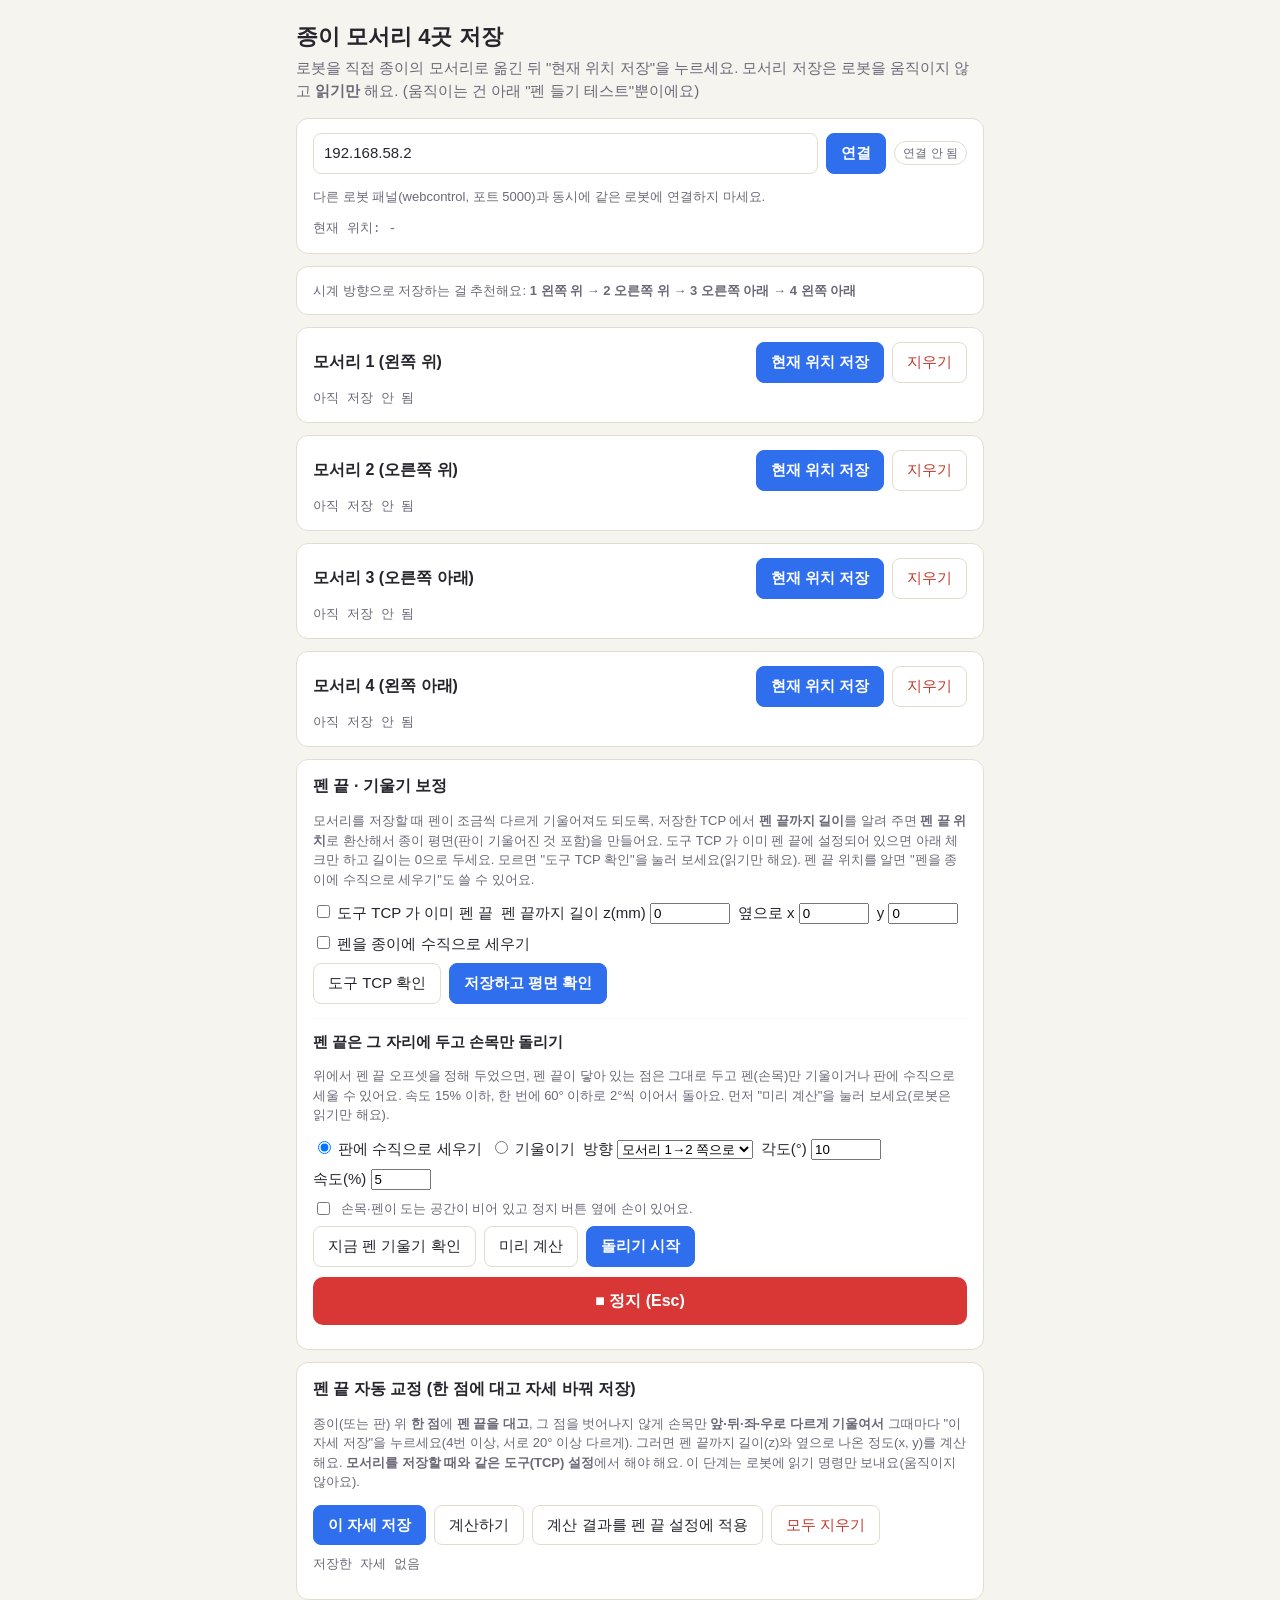
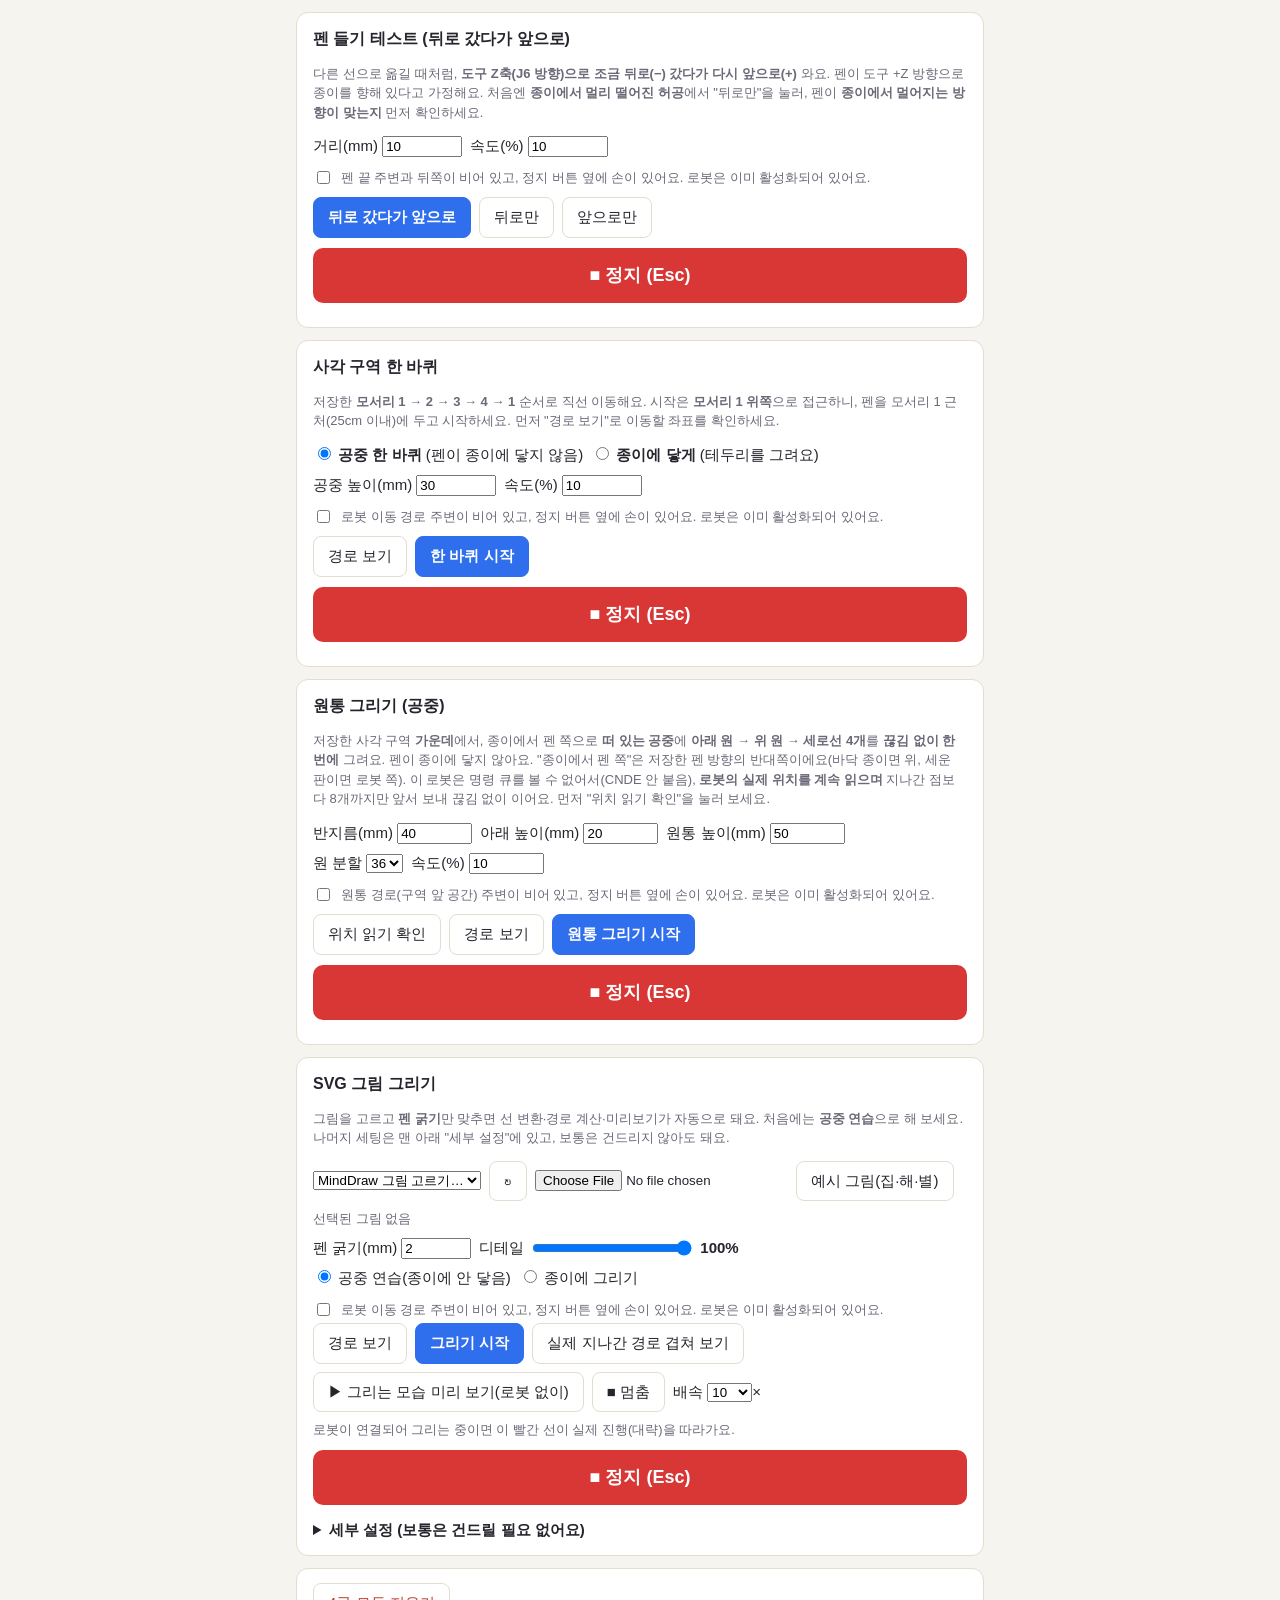
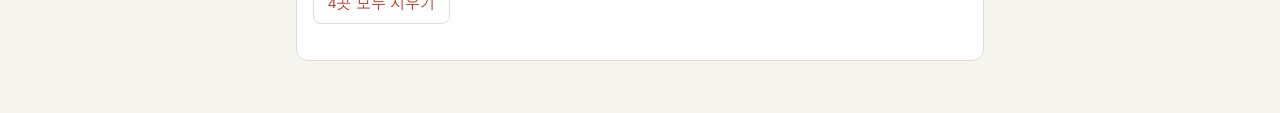
==== commit 443fb4e1: "paper_points: finer pens, simpler drawing screen, live red progress preview - Vectorizer scales up t" ====
--- a/code/paper_points/index.html
+++ b/code/paper_points/index.html
@@ -146,26 +146,52 @@
 
   <div class="card" id="drawCard">
     <h2 style="margin:0 0 6px;font-size:16px">SVG 그림 그리기</h2>
-    <p class="note">MindDraw가 그린 그림(PNG)은 선 굵기를 깎은 <b>중심선</b>으로 바꿔 SVG 획으로 만든 뒤 그려요(윤곽을 따라가면 한 선을 두 번 그려서요). 사진·PNG·JPG를 올려도 같아요. SVG 파일(또는 예시)을 저장한 사각 구역 <b>안에 비율을 지켜 맞추고</b>, 획마다 <b>펜 들기 → 이동 → 내리기 → 그리기</b>를 반복해요. 전체를 <b>끊김 없이 이어서</b> 보내요(원통과 같은 방식).
-      <b>곡선(스플라인)</b>을 켜면 획마다 컨트롤러 스플라인(NewSpline)으로 점들을 부드러운 곡선으로 지나가요(이 로봇에서는 아직 시험 전이라, 처음엔 <b>처음 N획만</b>을 2~3으로 해서 공중 연습하세요). 모든 도형의 <b>윤곽선</b>을 따라 그려요(채우기는 그리지 않아요). 먼저 "경로 보기"로 방향을 확인하세요: 어느 모서리가 위쪽인지는 저장 순서에 달려 있어서 <b>회전</b>으로 맞춰요. 처음에는 <b>공중 연습</b>으로 해 보세요.</p>
+    <p class="note">그림을 고르고 <b>펜 굵기</b>만 맞추면 선 변환·경로 계산·미리보기가 자동으로 돼요. 처음에는 <b>공중 연습</b>으로 해 보세요. 나머지 세팅은 맨 아래 "세부 설정"에 있고, 보통은 건드리지 않아도 돼요.</p>
+    <div class="row" style="margin-top:8px;align-items:center">
+      <select id="artSel"><option value="">MindDraw 그림 고르기…</option></select>
+      <button id="artReload" title="목록 새로고침">↻</button>
+      <input id="svgFile" type="file" accept=".svg,image/svg+xml,image/png,image/jpeg">
+      <button id="svgSample">예시 그림(집·해·별)</button>
+      <span class="note" id="svgName">선택된 그림 없음</span>
+    </div>
+    <div class="row" style="margin-top:8px;align-items:center">
+
+      <label title="종이에 실제로 그려지는 선 폭(mm)이에요. 0.27처럼 소수 둘째 자리까지 넣을 수 있어요. 표시된 굵기와 다르면 자로 재서 넣으세요.">펜 굵기(mm) <input id="vecPen" type="number" min="0.05" max="10" step="0.01" value="2" style="width:70px"></label>
+      <label style="display:inline-flex;align-items:center;gap:6px">디테일 <input id="vecLevel" type="range" min="0" max="100" step="5" value="100" style="width:160px"><b id="vecLevelTxt" style="min-width:3.2em">100%</b></label>
+    </div>
+    <div class="row" style="margin-top:8px">
+      <label><input type="radio" name="drawMode" value="air" checked> 공중 연습(종이에 안 닿음)</label>
+      <label><input type="radio" name="drawMode" value="draw"> 종이에 그리기</label>
+    </div>
+    <div id="prevBox" style="display:none;gap:10px;margin-top:10px;flex-wrap:wrap;align-items:flex-start">
+      <div style="flex:1 1 220px;min-width:0"><div class="note" style="margin-bottom:4px">원본 그림</div>
+        <div style="background:#fff;border:1px solid #ddd;border-radius:8px;padding:6px;text-align:center;overflow:hidden"><img id="origImg" alt="원본 그림" style="max-width:100%;max-height:340px;object-fit:contain"></div></div>
+      <div style="flex:2 1 320px;min-width:0"><div class="note" style="margin-bottom:4px">로봇이 그릴 모습(종이 구역 안)</div>
+        <svg id="drawPrev" viewBox="0 0 10 10" style="width:100%;max-height:340px;background:#fafafa;border:1px solid #ddd;border-radius:8px"></svg></div>
+    </div>
+    <label class="note" style="display:flex;gap:8px;margin:10px 0 4px;align-items:flex-start"><input id="drawOk" type="checkbox" style="margin-top:3px">
+      <span>로봇 이동 경로 주변이 비어 있고, 정지 버튼 옆에 손이 있어요. 로봇은 이미 활성화되어 있어요.</span></label>
+    <label class="note" id="drawDrawRow" style="display:none;gap:8px;margin:4px 0 10px;align-items:flex-start"><input id="drawDrawOk" type="checkbox" style="margin-top:3px">
+      <span>펜이 종이에 닿아도 안전해요(펜 끝·종이 높이를 확인했어요).</span></label>
+    <div class="row"><button id="drawPlan">경로 보기</button><button id="drawRun" class="primary">그리기 시작</button><button id="drawTrace" title="마지막 그리기에서 로봇이 실제로 지나간 경로를 미리보기 위에 빨갛게 겹쳐 봐요">실제 지나간 경로 겹쳐 보기</button></div>
+    <div class="row" style="margin-top:8px;align-items:center">
+      <button id="simPlay" title="로봇이 없어도 돼요. 계획한 순서대로 펜이 움직이는 모습을 미리보기 위에 빨갛게 그려 줘요(로봇은 움직이지 않아요)">▶ 그리는 모습 미리 보기(로봇 없이)</button>
+      <button id="simStop">■ 멈춤</button>
+      <label>배속 <select id="simSpeed"><option>1</option><option>2</option><option>5</option><option selected>10</option><option>30</option><option>100</option></select>×</label>
+      <span class="note" id="simInfo">로봇이 연결되어 그리는 중이면 이 빨간 선이 실제 진행(대략)을 따라가요.</span>
+    </div>
+    <button id="drawStop" style="width:100%;margin-top:10px;padding:14px;font-size:18px;font-weight:800;background:#d93636;color:#fff;border:0;border-radius:10px">■ 정지 (Esc)</button>
+    <div class="pose" id="drawInfo" style="margin-top:10px;white-space:pre-line"></div>
+    <details id="advDraw" style="margin-top:14px"><summary style="cursor:pointer;font-weight:700">세부 설정 (보통은 건드릴 필요 없어요)</summary>
+    <p class="note">그림은 굵기를 깎은 중심선과(내부 채우기를 켜면) 굵은 부분을 채우는 안쪽 고리로 바뀌어 사각 구역 안에 비율을 지켜 맞춰져요. 획마다 <b>펜 들기 → 이동 → 내리기 → 그리기</b>를 반복해요. <b>곡선(스플라인)</b>은 이 로봇에서 아직 시험 전이라 켜면 처음엔 <b>처음 N획만</b>을 2~3으로 해서 공중 연습하세요. 어느 모서리가 위쪽인지는 저장 순서에 달려 있어서 <b>회전</b>으로 맞춰요.</p>
     <div class="row" style="margin-top:10px;align-items:center" id="presetRow">
       <label>저장한 세팅 <select id="presetSel"><option value="">(없음)</option></select></label>
       <button id="presetLoad">불러오기</button><button id="presetDel" class="danger">삭제</button>
       <input id="presetName" type="text" placeholder="세팅 이름(예: 보드마카 2mm)" maxlength="40" style="width:200px"><button id="presetSave" class="primary">현재 값 저장</button>
     </div>
     <div class="row" style="margin-top:8px">
-      <select id="artSel"><option value="">MindDraw 그림 고르기…</option></select>
-      <button id="artReload" title="목록 새로고침">↻</button>
       <label><input id="vecFill" type="checkbox" checked> 내부 채우기(원본과 같게)</label>
-      <label style="display:inline-flex;align-items:center;gap:6px">디테일 <input id="vecLevel" type="range" min="0" max="100" step="5" value="100" style="width:160px"><b id="vecLevelTxt" style="min-width:3.2em">100%</b></label>
-      <label>펜 끝 굵기(mm) <input id="vecPen" type="number" min="0.2" max="10" step="0.1" value="2" style="width:70px"></label>
-      <input id="svgFile" type="file" accept=".svg,image/svg+xml,image/png,image/jpeg">
-      <button id="svgSample">예시 그림(집·해·별)</button>
-      <span class="note" id="svgName">선택된 그림 없음</span>
-    </div>
-    <div class="row" style="margin-top:8px">
-      <label><input type="radio" name="drawMode" value="air" checked> 공중 연습(종이에 안 닿음)</label>
-      <label><input type="radio" name="drawMode" value="draw"> 종이에 그리기</label>
+      <label>채우기 겹침(%) <input id="vecOverlap" type="number" min="0" max="60" step="5" value="30" style="width:60px"></label>
       <label>공중 높이(mm) <input id="drawAir" type="number" min="10" max="100" step="5" value="30" style="width:75px"></label>
     </div>
     <div class="row" style="margin-top:8px">
@@ -183,22 +209,13 @@
       <label>곡선 시간(ms) <input id="drawAvg" type="number" min="50" max="10000" step="50" value="2000" style="width:80px"></label>
       <label>처음 N획만(0=전부) <input id="drawFirst" type="number" min="0" max="500" step="1" value="0" style="width:70px"></label>
       <label>직선 이음 점 간격(mm) <input id="drawSeg" type="number" min="0.3" max="10" step="0.1" value="1.5" style="width:75px"></label>
+      <label>그리는 순서 <select id="drawOrder"><option value="topdown" selected>위에서 아래로(왼쪽→오른쪽)</option><option value="nearest">가까운 순서(이동 짧음)</option></select></label>
+      <label>종이 높이 미세조정(mm) <input id="drawTrim" type="number" min="-8" max="8" step="0.5" value="0" style="width:70px"></label>
+      <label>로봇 최소 점 간격(mm) <input id="drawFloor" type="number" min="0.3" max="5" step="0.1" value="1.0" style="width:70px"></label>
       <label>짧은 선 버리기(mm) <input id="drawMinStroke" type="number" min="0" max="30" step="0.5" value="0.6" style="width:75px"></label>
     </div>
     <label class="note" style="display:block;margin-top:10px"><input id="prevThick" type="checkbox" checked> 미리보기에 펜 굵기 반영(실제로 그려질 모습) <span>— 끄면 중심선만 보여요</span></label>
-    <div id="prevBox" style="display:none;gap:10px;margin-top:10px;flex-wrap:wrap;align-items:flex-start">
-      <div style="flex:1 1 220px;min-width:0"><div class="note" style="margin-bottom:4px">원본 그림</div>
-        <div style="background:#fff;border:1px solid #ddd;border-radius:8px;padding:6px;text-align:center;overflow:hidden"><img id="origImg" alt="원본 그림" style="max-width:100%;max-height:340px;object-fit:contain"></div></div>
-      <div style="flex:2 1 320px;min-width:0"><div class="note" style="margin-bottom:4px">로봇이 그릴 모습(종이 구역 안)</div>
-        <svg id="drawPrev" viewBox="0 0 10 10" style="width:100%;max-height:340px;background:#fafafa;border:1px solid #ddd;border-radius:8px"></svg></div>
-    </div>
-    <label class="note" style="display:flex;gap:8px;margin:10px 0 4px;align-items:flex-start"><input id="drawOk" type="checkbox" style="margin-top:3px">
-      <span>로봇 이동 경로 주변이 비어 있고, 정지 버튼 옆에 손이 있어요. 로봇은 이미 활성화되어 있어요.</span></label>
-    <label class="note" id="drawDrawRow" style="display:none;gap:8px;margin:4px 0 10px;align-items:flex-start"><input id="drawDrawOk" type="checkbox" style="margin-top:3px">
-      <span>펜이 종이에 닿아도 안전해요(펜 끝·종이 높이를 확인했어요).</span></label>
-    <div class="row"><button id="drawPlan">경로 보기</button><button id="drawRun" class="primary">그리기 시작</button></div>
-    <button id="drawStop" style="width:100%;margin-top:10px;padding:14px;font-size:18px;font-weight:800;background:#d93636;color:#fff;border:0;border-radius:10px">■ 정지 (Esc)</button>
-    <div class="pose" id="drawInfo" style="margin-top:10px;white-space:pre-line"></div>
+    </details>
   </div>
 
   <div class="card">
@@ -210,6 +227,17 @@
 const $ = (id) => document.getElementById(id);
 const NAMES = ["모서리 1 (왼쪽 위)", "모서리 2 (오른쪽 위)", "모서리 3 (오른쪽 아래)", "모서리 4 (왼쪽 아래)"];
 let connected = false;
+
+// 숫자 입력칸을 읽는다: 비었거나 숫자가 아니면 기본값으로, 범위(min/max)를 벗어나면 가까운 값으로 고쳐서 칸에도 되돌려 쓴다(서버에서 "~사이여야 해요"로 막히지 않게)
+function readNum(id) {
+  const el = $(id);
+  let v = Number(el.value);
+  if (String(el.value).trim() === "" || !Number.isFinite(v)) v = Number(el.defaultValue);
+  const lo = el.min ? Number(el.min) : -Infinity, hi = el.max ? Number(el.max) : Infinity;
+  const c = Math.min(hi, Math.max(lo, v));
+  if (String(c) !== String(el.value).trim()) el.value = c;
+  return c;
+}
 
 async function api(path, body) {
   const res = await fetch(path, { method: body === undefined ? "GET" : "POST", headers: { "Content-Type": "application/json" },
@@ -250,9 +278,10 @@
     const cy = s.cyl || {}, dr = s.draw || {}, drawBusy = dr.state === "running", cylBusy = cy.state === "running" || drawBusy;
     $("cylRun").disabled = !s.connected || busy || cylBusy;
     $("drawRun").disabled = !s.connected || busy || cylBusy || (s.loop || {}).state === "running";
+    if (drawBusy || (SIM.mode === "real" && dr.state !== "idle")) simFollow(dr);
     if (drawBusy || ["done", "stopped", "error"].includes(dr.state)) {
       const head = drawBusy ? `진행: 보낸 점 ${dr.sent}/${dr.total} · 로봇이 지나간 점 ${dr.reached}/${dr.total} · ${dr.step}` : dr.state === "done" ? "그림을 다 그렸어요." : dr.state === "stopped" ? "정지했어요. (그 자리에 있어요)" : "오류: " + dr.error;
-      $("drawInfo").textContent = head + `\n앞서 보낸 점 최대 ${dr.ahead_max}개 · 보내는 속도가 못 따라가 끊겼을 수 있는 횟수 ${dr.starved}` + (dr.fallback ? `\n곡선이 안 되어 직선으로 대체한 횟수 ${dr.fallback}` : "") + (s.stale ? "\n(이동 중이라 위치 표시는 직전 값이에요)" : "");
+      $("drawInfo").textContent = head + `\n앞서 보낸 점 최대 ${dr.ahead_max}개 · 보내는 속도가 못 따라가 끊겼을 수 있는 횟수 ${dr.starved}` + (dr.track ? `\n로봇이 계획 경로를 따라간 정확도: 평균 ${dr.track.mean}mm · 95% ${dr.track.p95}mm · 최대 ${dr.track.max}mm (측정 ${dr.track.n}점)` : "") + (dr.fallback ? `\n곡선이 안 되어 직선으로 대체한 횟수 ${dr.fallback}` : "") + (s.stale ? "\n(이동 중이라 위치 표시는 직전 값이에요)" : "");
     }
     if (cy.state === "running" || ["done", "stopped", "error"].includes(cy.state)) {
       const head = cy.state === "running" ? `진행: 보낸 점 ${cy.sent}/${cy.total} · 로봇이 지나간 점 ${cy.reached}/${cy.total} · ${cy.step}` : cy.state === "done" ? "원통을 다 그렸어요." : cy.state === "stopped" ? "정지했어요. (그 자리에 있어요)" : "오류: " + cy.error;
@@ -292,7 +321,7 @@
 document.querySelectorAll('input[name=loopMode]').forEach((r) => r.addEventListener("change", () => { $("loopDrawRow").style.display = loopMode() === "draw" ? "flex" : "none"; $("loopRun").textContent = loopMode() === "draw" ? "테두리 그리기 시작" : "한 바퀴 시작"; }));
 $("loopPlan").onclick = async () => {
   try {
-    const r = await api("/api/loop/plan", { mode: loopMode(), air_mm: Number($("loopAir").value) });
+    const r = await api("/api/loop/plan", { mode: loopMode(), air_mm: readNum("loopAir") });
     const L = [`변 길이(mm): ${r.sides_mm.join(", ")} · 각도: ${r.angles_deg.join("°, ")}° · 평면 벗어남 ${r.flatness_mm}mm`];
     r.waypoints.forEach((w, i) => L.push(`${i + 1}. ${w.name}: x ${w.pose[0].toFixed(1)}  y ${w.pose[1].toFixed(1)}  z ${w.pose[2].toFixed(1)}`));
     if (r.warnings.length) L.push("⚠ " + r.warnings.join(" "));
@@ -301,15 +330,15 @@
 };
 $("loopRun").onclick = async () => {
   try {
-    await api("/api/loop/run", { mode: loopMode(), air_mm: Number($("loopAir").value), vel: Number($("loopVel").value), confirm: $("loopOk").checked, confirm_draw: $("loopDrawOk").checked });
+    await api("/api/loop/run", { mode: loopMode(), air_mm: readNum("loopAir"), vel: readNum("loopVel"), confirm: $("loopOk").checked, confirm_draw: $("loopDrawOk").checked });
     say("시작했어요. 이상하면 정지(Esc)를 누르세요.");
   } catch (e) { say(e.message, true); }
   poll();
 };
 $("loopStop").onclick = async () => { try { await api("/api/stop", {}); say("정지했어요."); } catch (e) { say(e.message, true); } poll(); };
 
-const cylBody = () => ({ r: Number($("cylR").value), z0: Number($("cylZ0").value), height: Number($("cylH").value),
-  segments: Number($("cylSeg").value), vel: Number($("cylVel").value), confirm: $("cylOk").checked });
+const cylBody = () => ({ r: readNum("cylR"), z0: readNum("cylZ0"), height: readNum("cylH"),
+  segments: Number($("cylSeg").value), vel: readNum("cylVel"), confirm: $("cylOk").checked });
 $("cylCheck").onclick = async () => {
   try { const r = await api("/api/cyl/check", {});
     $("cylInfo").textContent = `위치 읽기 정상 · 한 번 읽는 데 약 ${r.read_ms}ms · ${fmt(r.tcp)}`;
@@ -340,7 +369,7 @@
 async function vectorize(body, name) {
   lastVec = { body, name };
   say("그림을 선으로 바꾸는 중…");
-  try { const r = await api("/api/draw/vectorize", body); vecPenMm = body.pen_mm; useSvg(r.svg, `${name} → 획 ${r.strokes}개 · 펜 ${r.pen_mm}mm 기준`); say(`획 ${r.strokes}개로 바꿨어요. "경로 보기"를 눌러 확인하세요.` + (r.warning ? " ⚠ " + r.warning : ""), !!r.warning); }
+  try { const r = await api("/api/draw/vectorize", body); vecPenMm = body.pen_mm; useSvg(r.svg, `${name} → 획 ${r.strokes}개 · 펜 ${r.pen_mm}mm 기준`); say(`획 ${r.strokes}개로 바꿨어요.` + (r.warning ? " ⚠ " + r.warning : ""), !!r.warning); await $("drawPlan").onclick(); }
   catch (e) { say(e.message, true); }
 }
 async function loadArt() {
@@ -348,19 +377,19 @@
     r.images.forEach((n) => sel.append(new Option(n, n))); sel.value = r.images.includes(cur) ? cur : ""; } catch { /* 무시 */ }
 }
 $("artReload").onclick = loadArt;
-const vecOpts = () => ({ fill: $("vecFill").checked, detail_level: Number($("vecLevel").value), pen_mm: Number($("vecPen").value), rotate: Number($("drawRot").value), mirror: $("drawMirror").checked,
-  scale_pct: Number($("drawScale").value), margin: Number($("drawMargin").value) });
+const vecOpts = () => ({ overlap: readNum("vecOverlap"), fill: $("vecFill").checked, detail_level: readNum("vecLevel"), pen_mm: readNum("vecPen"), rotate: readNum("drawRot"), mirror: $("drawMirror").checked,
+  scale_pct: readNum("drawScale"), margin: readNum("drawMargin") });
 $("artSel").onchange = () => { const n = $("artSel").value; if (n) { origSrc = `/api/draw/image/${n}`; vectorize({ name: n, ...vecOpts() }, n); } };
 $("svgFile").onchange = async (e) => {
   const f = e.target.files[0]; if (!f) return;
   origSrc = URL.createObjectURL(f);
-  if (/svg/.test(f.type) || /\.svg$/i.test(f.name)) return useSvg(await f.text(), f.name);
+  if (/svg/.test(f.type) || /\.svg$/i.test(f.name)) { lastVec = null; useSvg(await f.text(), f.name); return autoRefresh(false); }
   const b64 = await new Promise((ok) => { const fr = new FileReader(); fr.onload = () => ok(String(fr.result).split(",")[1]); fr.readAsDataURL(f); });
   vectorize({ image_b64: b64, ...vecOpts() }, f.name);
 };
-$("svgSample").onclick = () => { origSrc = svgUrl(SAMPLE_SVG); useSvg(SAMPLE_SVG, "예시 그림"); };
-const drawBody = () => ({ svg: svgText, detail_level: Number($("vecLevel").value), pen_mm: Number($("vecPen").value), mode: drawMode(), air_mm: Number($("drawAir").value), rotate: Number($("drawRot").value), mirror: $("drawMirror").checked,
-  scale_pct: Number($("drawScale").value), margin: Number($("drawMargin").value), lift: Number($("drawLift").value), min_seg: Number($("drawSeg").value), curve: $("drawCurve").checked, curve_step: Number($("drawStep").value), avg_ms: Number($("drawAvg").value), spline_vel: Number($("drawSVel").value) || 0, first_n: Number($("drawFirst").value), min_stroke: Number($("drawMinStroke").value), vel: Number($("drawVel").value),
+$("svgSample").onclick = () => { origSrc = svgUrl(SAMPLE_SVG); lastVec = null; useSvg(SAMPLE_SVG, "예시 그림"); autoRefresh(false); };
+const drawBody = () => ({ svg: svgText, detail_level: readNum("vecLevel"), pen_mm: readNum("vecPen"), mode: drawMode(), air_mm: readNum("drawAir"), rotate: readNum("drawRot"), mirror: $("drawMirror").checked,
+  scale_pct: readNum("drawScale"), margin: readNum("drawMargin"), lift: readNum("drawLift"), min_seg: readNum("drawSeg"), seg_floor: readNum("drawFloor"), trim: readNum("drawTrim") || 0, order: $("drawOrder").value, curve: $("drawCurve").checked, curve_step: readNum("drawStep"), avg_ms: readNum("drawAvg"), spline_vel: Number($("drawSVel").value) || 0, first_n: Number($("drawFirst").value), min_stroke: readNum("drawMinStroke"), vel: readNum("drawVel"),
   confirm: $("drawOk").checked, confirm_draw: $("drawDrawOk").checked });
 function preview(r) {
   const NS = "http://www.w3.org/2000/svg", svg = $("drawPrev"); svg.replaceChildren();
@@ -370,7 +399,7 @@
   const el = (t, a) => { const n = document.createElementNS(NS, t); Object.entries(a).forEach(([k, v]) => n.setAttribute(k, v)); svg.append(n); return n; };
   el("polygon", { points: r.paper.map((p) => `${p[0]},${-p[1]}`).join(" "), fill: "#fff", stroke: "#999", "stroke-width": 0.6 });
   // 실제로 그려질 모습: 선 굵기를 펜 끝 굵기(mm)로 그린다(단위가 mm 라서 그대로 맞는다). 끄면 중심선만 가늘게 보인다.
-  const thick = $("prevThick").checked, penW = Math.max(0.3, Number($("vecPen").value) || 0.8);
+  const thick = $("prevThick").checked, penW = Math.max(0.05, readNum("vecPen") || 0.8);          // 실제 굵기 그대로(틈이 있으면 틈이 보인다)
   r.strokes.forEach((s) => el("polyline", { points: s.map((p) => `${p[0]},${-p[1]}`).join(" "), fill: "none", stroke: thick ? "#111" : "#1a56db", "stroke-width": thick ? penW : 0.8,
     "stroke-linecap": "round", "stroke-linejoin": "round" }));
   const f = (x1 - x0) / 40;
@@ -378,26 +407,127 @@
   $("prevBox").style.display = "flex";
   const o = $("origImg");
   if (origSrc) { if (o.getAttribute("src") !== origSrc) o.src = origSrc;
-    o.style.transform = `rotate(${-Number($("drawRot").value)}deg) scaleX(${$("drawMirror").checked ? -1 : 1})`; }       // 계획과 같은 회전·반전으로 보여 준다
+    o.style.transform = `rotate(${-readNum("drawRot")}deg) scaleX(${$("drawMirror").checked ? -1 : 1})`; }       // 계획과 같은 회전·반전으로 보여 준다
   $("origImg").parentElement.parentElement.style.display = origSrc ? "" : "none";
 }
-$("prevThick").onchange = () => { if (lastPlan) preview(lastPlan); };
+$("prevThick").onchange = () => { simStop(); if (lastPlan) preview(lastPlan); };
+
+// ---- 그리는 모습 미리 보기: 계획한 획 순서대로 빨간 선이 그어지고 빨간 점(펜 끝)이 따라간다. 로봇 연결과 무관(브라우저 안에서만 계산).
+// 로봇이 실제로 그리는 중이면 같은 빨간 선을 로봇이 지나간 점 수 비율(대략)로 그려 준다.
+const SIM = { segs: [], cum: [], total: 0, done: 0, layer: null, chunk: null, chunkD: "", cur: null, dot: null, raf: 0, dist: 0, last: 0, mode: "" };
+function simBuild() {
+  // 획 사이는 펜을 든 이동(연한 선)으로 잇는다
+  const segs = []; let prev = null;
+  for (const s of lastPlan.strokes) {
+    if (!s.length) continue;
+    if (prev) segs.push({ a: prev, b: s[0], down: false });
+    for (let i = 1; i < s.length; i++) segs.push({ a: s[i - 1], b: s[i], down: true });
+    prev = s[s.length - 1];
+  }
+  const cum = new Float64Array(segs.length + 1);
+  segs.forEach((g, i) => { g.len = Math.hypot(g.b[0] - g.a[0], g.b[1] - g.a[1]); cum[i + 1] = cum[i] + g.len; });
+  Object.assign(SIM, { segs, cum, total: cum[segs.length], done: 0 });
+}
+function simLayer() {                                    // 미리보기를 다시 그리고(계획은 연하게) 그 위에 빨간 층을 만든다
+  const NS = "http://www.w3.org/2000/svg", svg = $("drawPrev");
+  preview(lastPlan);
+  svg.querySelectorAll("polyline").forEach((p) => { p.setAttribute("stroke", "#c8c8c8"); });
+  const g = document.createElementNS(NS, "g"); svg.append(g);
+  const dot = document.createElementNS(NS, "circle"), pen = Math.max(0.5, readNum("vecPen") || 0.8);
+  dot.setAttribute("r", Math.max(1.2, pen * 1.2)); dot.setAttribute("fill", "#e11"); dot.setAttribute("stroke", "#fff"); dot.setAttribute("stroke-width", 0.3); dot.style.display = "none";
+  const cur = document.createElementNS(NS, "line"); cur.setAttribute("stroke-linecap", "round");
+  svg.append(cur, dot);
+  Object.assign(SIM, { layer: g, dot, cur, chunk: null, chunkD: "", done: 0 });
+}
+function simPaint(dist) {                                // dist(mm) 까지 빨갛게 그린다(앞으로만 진행, 되돌아가면 처음부터)
+  const NS = "http://www.w3.org/2000/svg", { segs, cum } = SIM, pen = Math.max(0.5, readNum("vecPen") || 0.8);
+  if (dist < cum[SIM.done] - 1e-6) simLayer();
+  let lo = SIM.done, hi = segs.length;                   // dist 를 포함하는 구간 번호 찾기
+  while (lo < hi) { const m = (lo + hi) >> 1; if (cum[m + 1] <= dist) lo = m + 1; else hi = m; }
+  const flush = () => { if (SIM.chunk) SIM.chunk.setAttribute("d", SIM.chunkD); };
+  const newChunk = (down) => { const p = document.createElementNS(NS, "path"); p.setAttribute("fill", "none"); p.setAttribute("stroke-linecap", "round");
+    p.setAttribute("stroke", down ? "#e11" : "#f4a0a0"); p.setAttribute("stroke-width", down ? pen : 0.25); if (!down) p.setAttribute("stroke-dasharray", "1 1"); SIM.layer.append(p); SIM.chunk = p; SIM.chunkD = ""; SIM.chunkDown = down; SIM.chunkN = 0; };
+  for (let i = SIM.done; i < lo && i < segs.length; i++) {
+    const g = segs[i];
+    if (!SIM.chunk || SIM.chunkDown !== g.down || SIM.chunkN >= 400) { flush(); newChunk(g.down); }
+    SIM.chunkD += `M${g.a[0]},${-g.a[1]}L${g.b[0]},${-g.b[1]}`; SIM.chunkN++;
+  }
+  flush(); SIM.done = Math.min(lo, segs.length);
+  const cur = SIM.cur, dot = SIM.dot;
+  if (lo < segs.length) {                                // 지금 지나가는 구간의 일부 + 빨간 점
+    const g = segs[lo], t = g.len > 0 ? Math.min(1, Math.max(0, (dist - cum[lo]) / g.len)) : 1, x = g.a[0] + (g.b[0] - g.a[0]) * t, y = g.a[1] + (g.b[1] - g.a[1]) * t;
+    cur.setAttribute("x1", g.a[0]); cur.setAttribute("y1", -g.a[1]); cur.setAttribute("x2", x); cur.setAttribute("y2", -y);
+    cur.setAttribute("stroke", g.down ? "#e11" : "#f4a0a0"); cur.setAttribute("stroke-width", g.down ? pen : 0.25); cur.style.display = "";
+    dot.setAttribute("cx", x); dot.setAttribute("cy", -y); dot.style.display = "";
+  } else { cur.style.display = "none"; if (segs.length) { const e = segs[segs.length - 1].b; dot.setAttribute("cx", e[0]); dot.setAttribute("cy", -e[1]); dot.style.display = ""; } }
+}
+function simStop() { if (SIM.raf) cancelAnimationFrame(SIM.raf); SIM.raf = 0; SIM.mode = SIM.mode === "sim" ? "" : SIM.mode; }
+async function simStart() {
+  if (!svgText) return say("먼저 SVG 파일을 고르거나 예시 그림을 눌러 주세요.", true);
+  if (!lastPlan) { await $("drawPlan").onclick(); if (!lastPlan) return; }
+  simStop(); simBuild();
+  if (!SIM.total) return say("그릴 선이 없어요.", true);
+  simLayer(); SIM.mode = "sim"; SIM.dist = 0; SIM.last = performance.now();
+  const BASE = 40;                                         // 배속 1× 의 펜 속도(mm/s). 이동(펜 든)은 같은 속도로 보여 준다
+  const tick = (now) => {
+    const sp = Number($("simSpeed").value) || 10;
+    SIM.dist += Math.min(0.1, (now - SIM.last) / 1000) * BASE * sp; SIM.last = now;
+    simPaint(Math.min(SIM.dist, SIM.total));
+    const pct = Math.min(100, SIM.dist / SIM.total * 100);
+    $("simInfo").textContent = `미리 보기 ${pct.toFixed(0)}% · 그린 길이 ${Math.min(SIM.dist, SIM.total).toFixed(0)} / ${SIM.total.toFixed(0)}mm (로봇은 움직이지 않아요)`;
+    if (SIM.dist >= SIM.total) { SIM.raf = 0; SIM.mode = ""; $("simInfo").textContent = `미리 보기가 끝났어요 · 그린 길이 ${SIM.total.toFixed(0)}mm`; return; }
+    SIM.raf = requestAnimationFrame(tick);
+  };
+  SIM.raf = requestAnimationFrame(tick);
+}
+$("simPlay").onclick = simStart;
+$("simStop").onclick = () => { simStop(); $("simInfo").textContent = "멈췄어요(로봇과 상관없어요)."; };
+// 로봇이 실제로 그리는 중: 지나간 점 수 비율로 같은 빨간 선을 따라 그린다(대략)
+function simFollow(dr) {
+  if (!lastPlan || SIM.mode === "sim" || !dr.total) return;
+  if (SIM.mode !== "real") { simBuild(); simLayer(); SIM.mode = "real"; }
+  const f = Math.min(1, dr.reached / dr.total), n = SIM.segs.length;
+  simPaint(SIM.cum[Math.min(n, Math.round(f * n))]);
+  $("simInfo").textContent = `로봇 진행(대략) ${(f * 100).toFixed(0)}% · 지나간 점 ${dr.reached}/${dr.total}`;
+  if (dr.state !== "running") SIM.mode = "";
+}
 // 디테일 슬라이더: 움직이면 잠깐 뒤 같은 그림을 그 수준으로 다시 변환하고 경로 미리보기를 갱신한다
 const showLevel = () => { $("vecLevelTxt").textContent = $("vecLevel").value + "%"; };
 let levelTimer = null;
 $("vecLevel").addEventListener("input", () => {
   showLevel(); clearTimeout(levelTimer);
-  levelTimer = setTimeout(async () => { if (lastVec) { await vectorize({ ...lastVec.body, ...vecOpts() }, lastVec.name); if (svgText) $("drawPlan").click(); } }, 450);
+  levelTimer = setTimeout(async () => { if (lastVec) await vectorize({ ...lastVec.body, ...vecOpts() }, lastVec.name); else if (svgText) await $("drawPlan").onclick(); }, 450);
 });
 showLevel();
+
+// 마지막 그리기에서 로봇이 실제로 지나간 펜 끝 경로(빨강)를 미리보기(계획) 위에 겹쳐 본다: 진한 빨강 = 종이 높이 1.5mm 이내(닿았을 높이), 연한 빨강 = 들고 이동
+$("drawTrace").onclick = async () => {
+  try {
+    const r = await api("/api/draw/trace");
+    if (!r.uv.length) return say("아직 기록된 경로가 없어요. 그리기를 한 번 끝낸(또는 정지한) 뒤에 눌러 주세요.", true);
+    if (!lastPlan) return say("먼저 '경로 보기'로 같은 그림의 계획을 띄워 주세요.", true);
+    preview(lastPlan);
+    const svg = $("drawPrev"), NS = "http://www.w3.org/2000/svg";
+    const segs = []; let cur = null;
+    for (const [u, v, h] of r.uv) {
+      const down = h <= 1.5;
+      if (!cur || cur.down !== down || Math.hypot(u - cur.last[0], v - cur.last[1]) > 6) { cur = { down, pts: [], last: [u, v] }; segs.push(cur); }
+      cur.pts.push(`${u},${-v}`); cur.last = [u, v];
+    }
+    for (const s of segs) { if (s.pts.length < 2) continue;
+      const pl = document.createElementNS(NS, "polyline"); pl.setAttribute("points", s.pts.join(" ")); pl.setAttribute("fill", "none");
+      pl.setAttribute("stroke", s.down ? "#e11" : "#f99"); pl.setAttribute("stroke-width", s.down ? 0.35 : 0.2); pl.setAttribute("stroke-opacity", s.down ? 0.9 : 0.6); svg.append(pl); }
+    say(`로봇이 실제로 지나간 경로를 빨갛게 겹쳤어요(${r.time}). 검정(계획)과 어긋난 곳이 로봇이 못 따라간 곳이에요.`);
+  } catch (e) { say(e.message, true); }
+};
 
 let lastPlan = null;
 $("drawPlan").onclick = async () => {
   if (!svgText) return say("먼저 SVG 파일을 고르거나 예시 그림을 눌러 주세요.", true);
   try { const r = await api("/api/draw/plan", drawBody()), i = r.info;
-    lastPlan = r; preview(r);
+    lastPlan = r; simStop(); SIM.mode = ""; preview(r);
     $("drawInfo").textContent = [`획 ${i.strokes}개 · ${i.curve ? "조절점" : "점"} ${i.points}개 · 그림 ${i.size_mm[0]}×${i.size_mm[1]}mm (배율 ${i.scale}) · 그리는 선 ${i.pen_mm}mm · 총 이동 ${i.path_mm}mm`,
-      `${i.pen_width_mm ? `변환 때 쓴 펜 굵기 ${i.pen_width_mm}mm${vecPenMm && Math.abs(i.pen_width_mm - vecPenMm) > 0.15 ? " (⚠ 종이·크기·회전이 바뀌었으니 그림을 다시 골라 변환하세요)" : ""} · ` : ""}그리는 높이 ${i.pen_height_mm}mm · 펜 든 높이 ${i.lift_height_mm}mm (종이 기준)`, `시작점: x ${r.start[0].toFixed(1)}  y ${r.start[1].toFixed(1)}  z ${r.start[2].toFixed(1)}`,
+      `${i.pen_width_mm ? `변환 때 쓴 펜 굵기 ${i.pen_width_mm}mm${vecPenMm && i.pen_width_mm - vecPenMm > 0.05 ? " (입력한 굵기보다 굵어요: 이 그림은 해상도 한계로 이보다 촘촘하게 나눌 수 없어요)" : ""} · ` : ""}그리는 높이 ${i.pen_height_mm}mm · 펜 든 높이 ${i.lift_height_mm}mm (종이 기준)`, `시작점: x ${r.start[0].toFixed(1)}  y ${r.start[1].toFixed(1)}  z ${r.start[2].toFixed(1)}`,
       ...(r.warnings.length ? ["⚠ " + r.warnings.join(" ")] : [])].join("\n");
     say("경로를 계산했어요. 로봇은 움직이지 않았어요. 빨간 숫자는 저장한 모서리 번호예요."); } catch (e) { $("drawInfo").textContent = ""; say(e.message, true); }
 };
@@ -447,9 +577,22 @@
 $("tcpSolve").onclick = async () => { try { showTcpResult(await api("/api/tcp/solve", {}), false); say("계산했어요(아직 적용은 안 했어요)."); } catch (e) { $("tcpInfo").textContent = ""; say(e.message, true); } };
 $("tcpApply").onclick = async () => { try { const r = await api("/api/tcp/apply", {}); showTcpResult(r, true); await loadPen(); say("펜 끝 설정에 적용했어요."); } catch (e) { say(e.message, true); } };
 
+// ---- 자동 갱신: 펜 굵기·회전 같은 값을 바꾸면 변환과 경로 계산을 알아서 다시 해서 미리보기를 맞춘다
+const VEC_IDS = ["vecFill", "vecPen", "vecOverlap", "drawRot", "drawMirror", "drawScale", "drawMargin"];
+const NO_AUTO = ["presetSel", "presetName", "simSpeed", "drawOk", "drawDrawOk", "artSel", "svgFile", "vecLevel", "prevThick"];
+let autoTimer = null;
+function autoRefresh(revec) {
+  clearTimeout(autoTimer);
+  autoTimer = setTimeout(async () => {
+    if (!svgText) return;
+    if (revec && lastVec) await vectorize({ ...lastVec.body, ...vecOpts() }, lastVec.name); else await $("drawPlan").onclick();
+  }, 400);
+}
+$("drawCard").addEventListener("change", (e) => { const id = e.target.id; if (NO_AUTO.includes(id) || !svgText) return; autoRefresh(VEC_IDS.includes(id)); });
+
 // ---- 그리기 세팅 기억(이름으로 저장·불러오기 + 새로고침해도 마지막 값 유지)
-const DRAW_IDS = ["vecFill", "vecLevel", "vecPen", "drawAir", "drawRot", "drawMirror", "drawScale", "drawMargin", "drawLift", "drawVel", "drawCurve",
-  "drawStep", "drawSVel", "drawAvg", "drawFirst", "drawSeg", "drawMinStroke", "prevThick"];
+const DRAW_IDS = ["vecFill", "vecLevel", "vecPen", "vecOverlap", "drawAir", "drawRot", "drawMirror", "drawScale", "drawMargin", "drawLift", "drawVel", "drawCurve",
+  "drawStep", "drawSVel", "drawAvg", "drawFirst", "drawSeg", "drawFloor", "drawTrim", "drawOrder", "drawMinStroke", "prevThick"];
 function collectDraw() {
   const v = {}; DRAW_IDS.forEach((id) => { const e = $(id); v[id] = e.type === "checkbox" ? e.checked : e.value; }); v.drawMode = drawMode(); return v;
 }
@@ -497,7 +640,7 @@
 function lift(mode) {
   return async () => {
     try {
-      await api("/api/lift", { mode, mm: Number($("liftMm").value), vel: Number($("liftVel").value), confirm: $("liftOk").checked });
+      await api("/api/lift", { mode, mm: readNum("liftMm"), vel: readNum("liftVel"), confirm: $("liftOk").checked });
       say("시작했어요. 이상하면 정지(Esc)를 누르세요.");
     } catch (e) { say(e.message, true); }
     poll();
